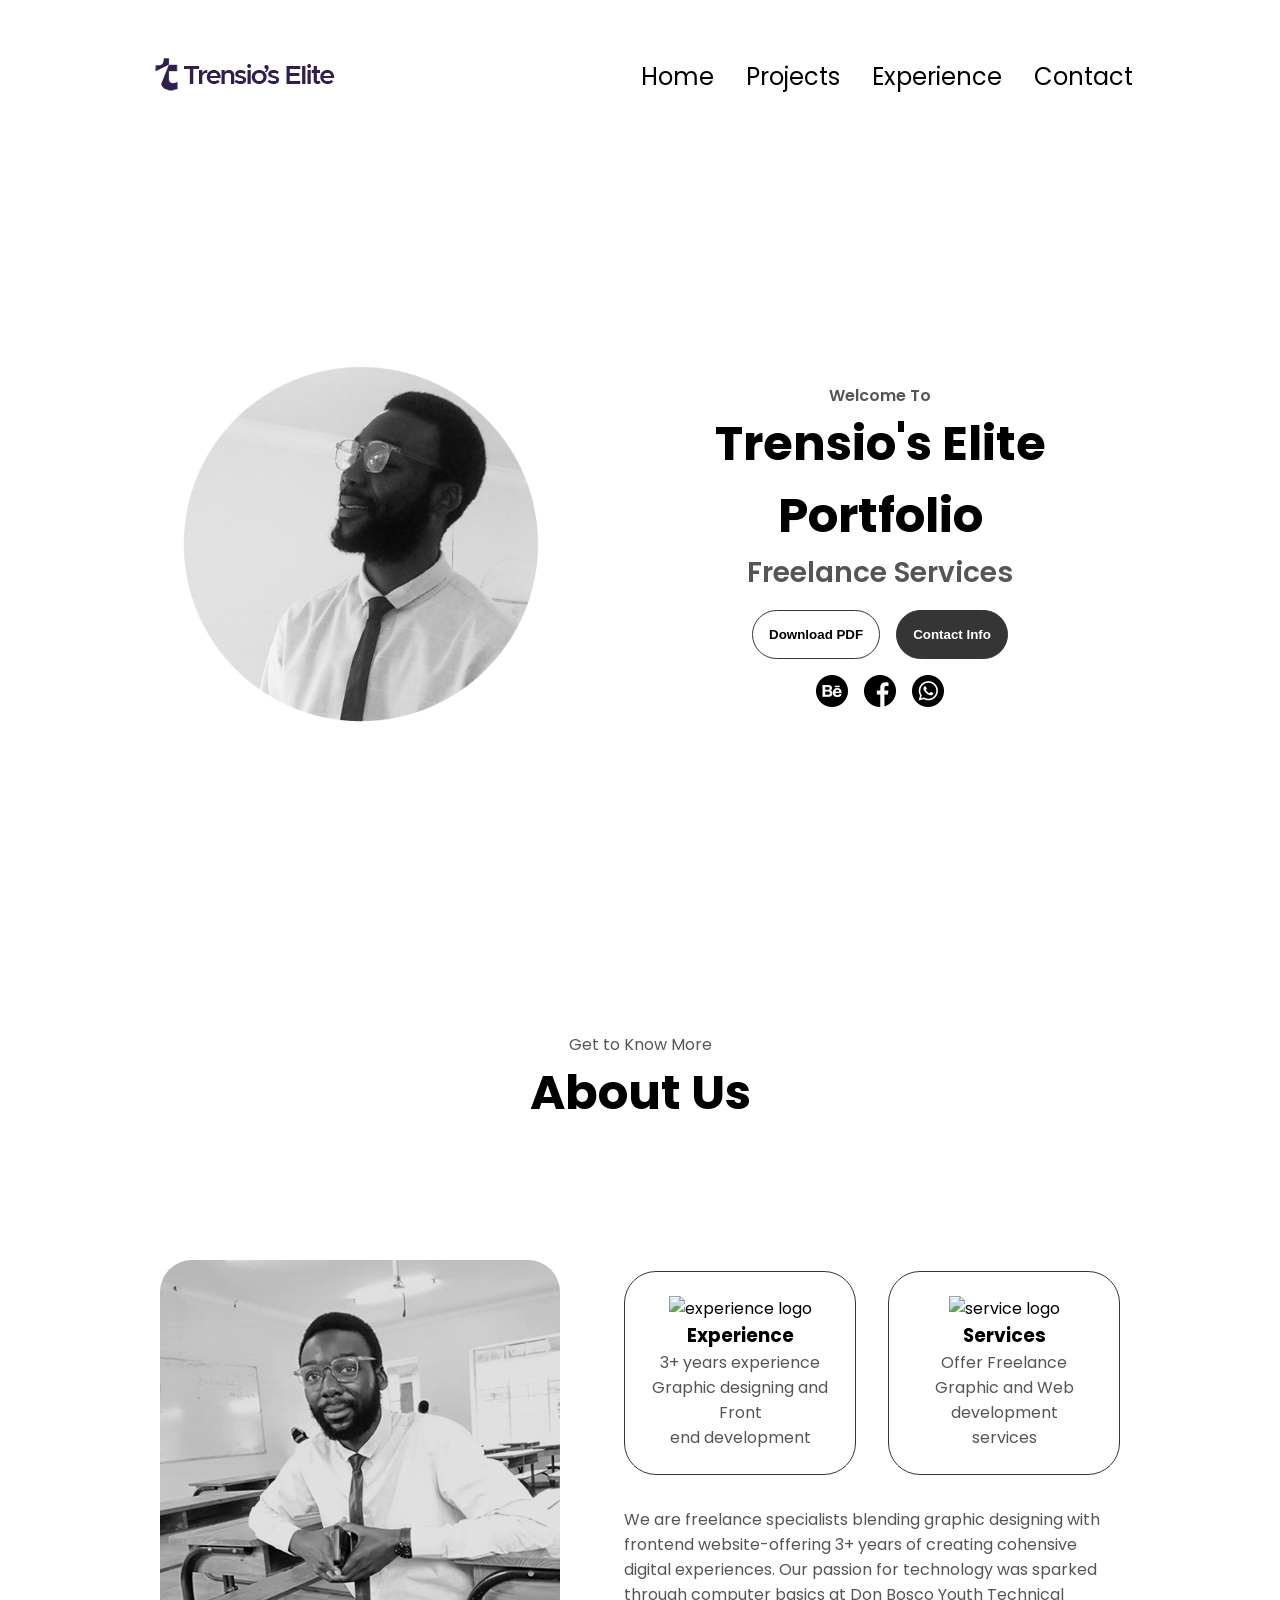
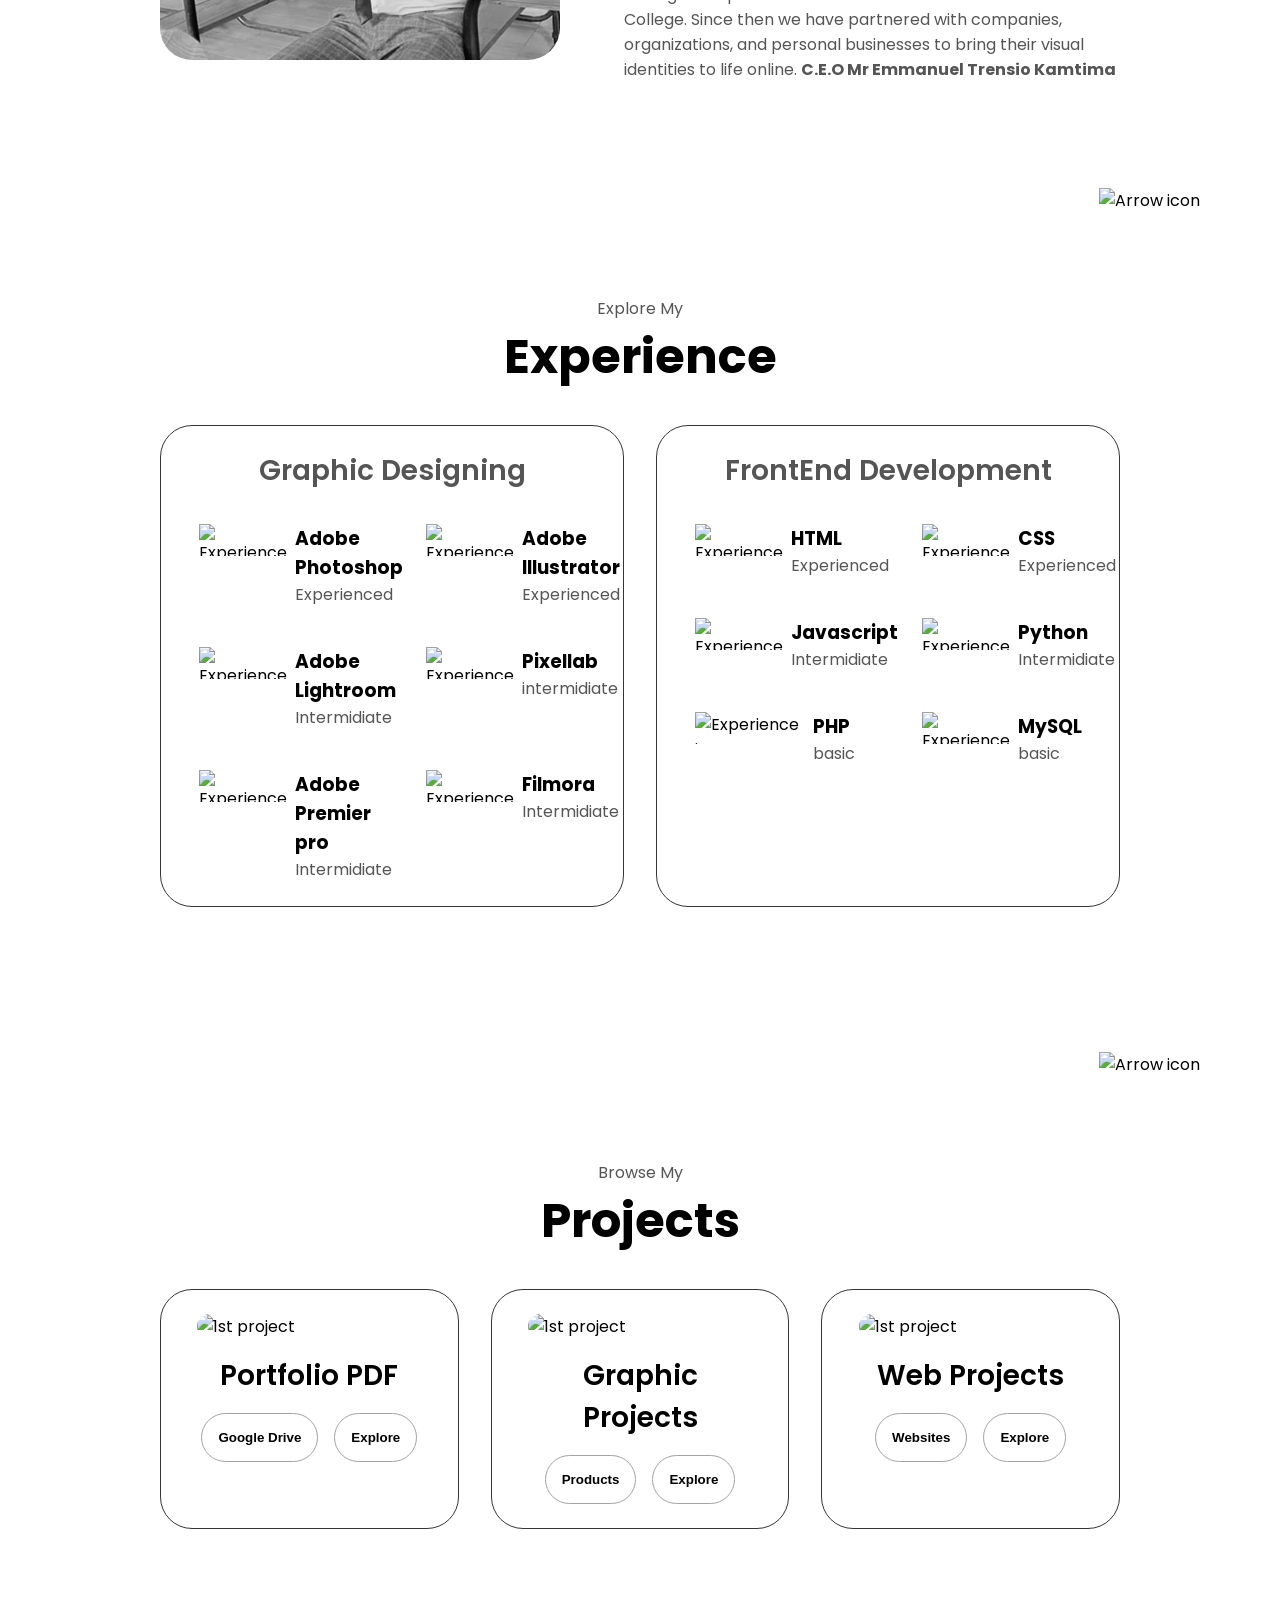
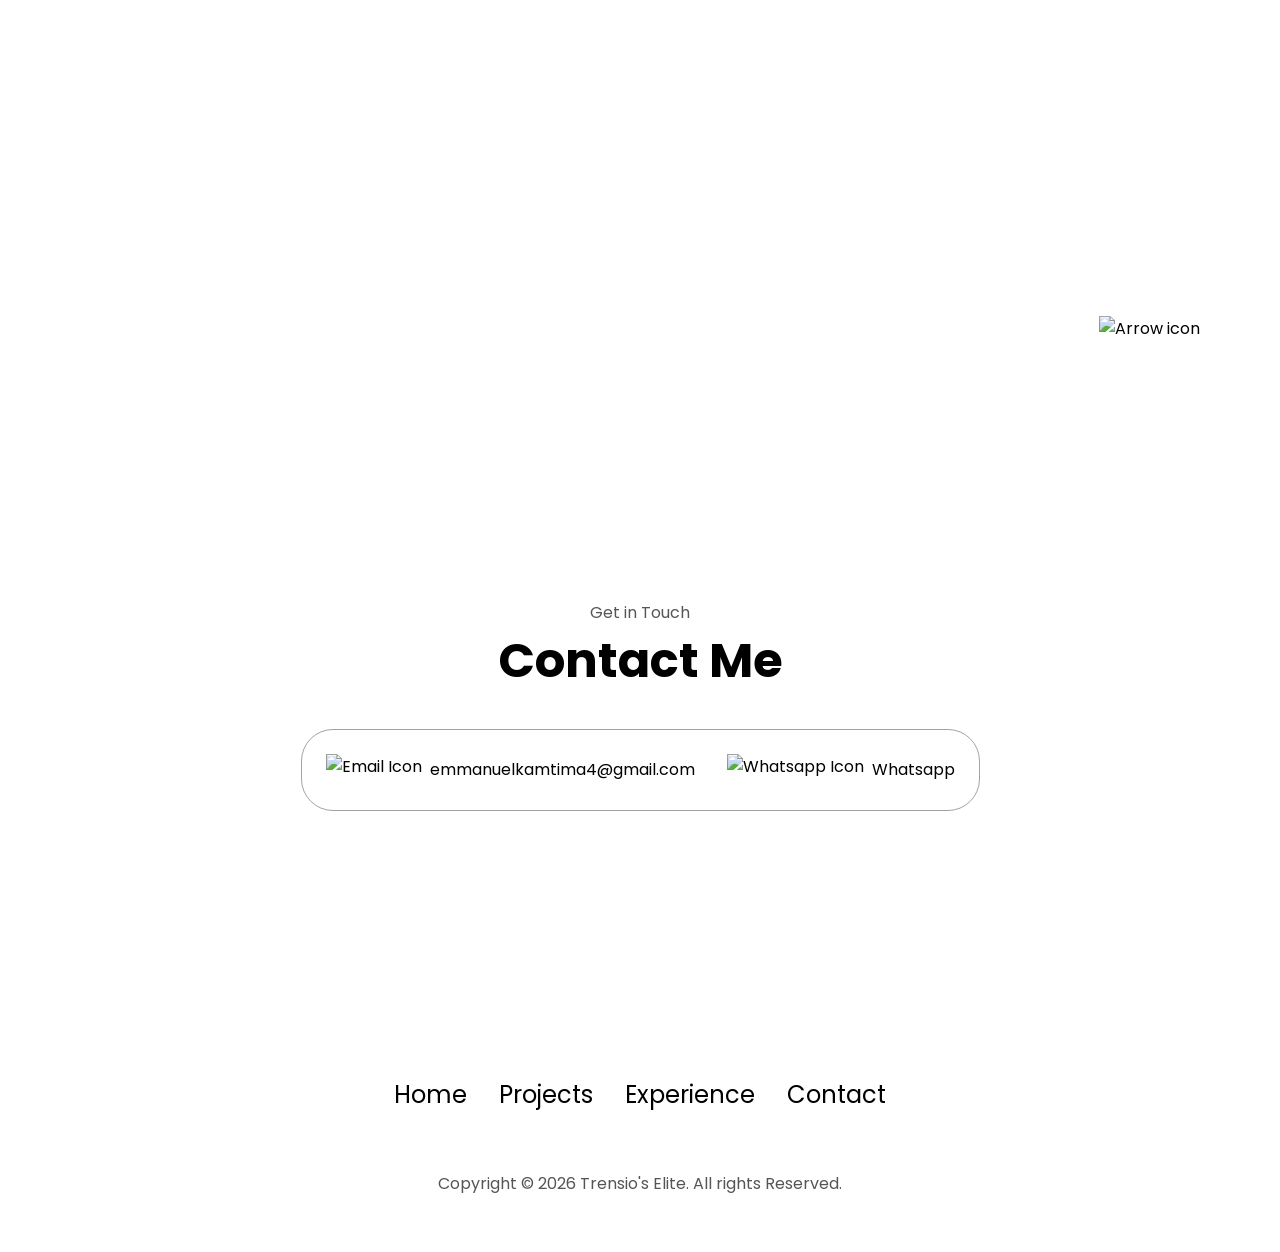
==== index.html @ 5127e748 "Update index.html" ====
<!DOCTYPE html>
<html lang="en">
<head>
    <meta charset="UTF-8">
    <meta name="viewport" content="width=device-width, initial-scale=1.0">
    <meta http-equiv="X-UA-Compatible" content="ie=edge">
    <title>Trensio Portfoliio</title>
    <link rel="stylesheet" href="style.css">
    <link rel="stylesheet" href="mediainquiries.css">
</head>
<body>
    <nav id="desktop-nav">
        <div class="logo"> <img src="./Asserts/5.png"></div>
        
        <div>
            <ul class="nav-links">
                <li><a href="#desktop-nav"> Home</a></li>
                <li><a href="#" style="cursor: pointer;" onclick="location.href='products.html'"> Projects</a></li>
                <li><a href="#experience"> Experience</a></li>
                <li><a href="#contact"> Contact</a></li>
            </ul>
        </div>
    </nav>

    <nav id="hamburger-nav">
        <div class="logo"> <img src="./Asserts/6.png"></div>
        <div class="hamburger-menu">
            <div class="hamburger-icon" onclick="toggleMenu()">
                <span></span>
                <span></span>
                <span></span>
            </div>
            <div class="menu-links">
                <li><a href="#desktop-nav" onclick="toggleMenu()"> Home</a></li>
                <li><a href="#" onclick="location.href='products.html'" onclick="toggleMenu()"> Projects</a></li>
                <li><a href="#experience" onclick="toggleMenu()"> Experience</a></li>
                <li><a href="#contact" onclick="toggleMenu()"> Contact</a></li>
            </div>
        </div>
    </nav>

    <section id="profile">
        <div class="section_pic-container">
            <img src="./Asserts/1.png" alt="CEO-picture">
        </div>
        <div class="section_text">
            <p class="section_text_p1">Welcome To</p>
            <h1 class="title">Trensio's Elite Portfolio</h1>
            <p class="section_text_p2"> Freelance Services </p>

            <div class="btn-container">
                <button class=" btn btn-color-2" onclick="window.open('./Asserts/CURRICULUM ITAE.pdf')">Download PDF</button>

                <button class=" btn btn-color-1" onclick="location.href='#contact'">Contact Info </button>
            </div>

            <div id="socials-container">
                    <img src="./Asserts/behance1.png "  alt="My behance Profile" class="icon" onclick="location.href='https://www.behance.net/emmanuelkamtima1'">
                    <img src="./Asserts/facebook1.png "  alt="My facebook Profile" class="icon" onclick="location.href='https://web.facebook.com/profile.php?id=61586705475922'">
                    <img src="./Asserts/whatsapp.png "  alt="My whatsapp Profile" class="icon" onclick="location.href='https://wa.me/0995985007'">
            </div>
        </div>
    </section>

    <section id="about">
        <p class="section_text_p1"> Get to Know More</p>        
        <h1 class="title"> About Us</h1>    
        <div class="section-container">
            <div class="section_pic-container">
                <img src="./Asserts/2.jpg" alt="My Pic" class="about-pic">
            </div>
        
            <div class="about-details-container">
                <div class="about-containers">
                    <div class="details-containers">
                        <img src="./asserts/expertise.png" alt="experience logo" class="icon">
                    
                        <h3> Experience </h3>
                        <p>3+ years experience <br> Graphic designing and Front <br> end development</p>
                    </div>

                    <div class="details-containers">
                        <img src="./asserts/customer-review.png" alt="service logo" class="icon">
                    
                        <h3> Services </h3>
                        <p>Offer Freelance <br> Graphic and Web development <br> services</p>
                    </div>
                </div>

                <div class="text-container">
                    <p>
                        We are freelance specialists blending graphic designing with frontend website-offering 
                        3+ years of creating cohensive digital experiences. Our passion for technology was sparked
                        through computer basics at Don Bosco Youth Technical College. Since then we have partnered with 
                        companies, organizations, and personal businesses to bring their visual identities to life online. <strong>C.E.O Mr Emmanuel Trensio Kamtima</strong> 
                    </p>
                </div>
            </div>
        </div>
        <img src="./asserts/arrow.png" alt="Arrow icon" class="icon arrow" onclick="location.href='#experience'">
    </section>

    <section id="experience">
            <p class="section_text_p1"> Explore My</p>
            <h1 class="title"> Experience</h1>

            <div class="experience-details-container">
                <div class="about-containers">
                    <div class="details-containers">

                        <h2 class="experience-sub-title"> Graphic Designing </h2>
                        <div class="article-container">
                            <article>
                                <img src="./asserts/verify.png" alt=" Experience icon" class="icon">

                                <div>
                                    <h3>Adobe Photoshop</h3>
                                    <P>Experienced</P>
                                </div>
                            </article>
                            <article>
                                <img src="./asserts/verify.png" alt=" Experience icon" class="icon">

                                <div>
                                    <h3>Adobe Illustrator</h3>
                                    <P>Experienced</P>
                                </div>
                            </article>
                            <article>
                                <img src="./asserts/verify.png" alt=" Experience icon" class="icon">

                                <div>
                                    <h3>Adobe Lightroom</h3>
                                    <P>Intermidiate</P>
                                </div>
                            </article>
                            <article>
                                <img src="./asserts/verify.png" alt=" Experience icon" class="icon">

                                <div>
                                    <h3>Pixellab</h3>
                                    <P>intermidiate</P>
                                </div>
                            </article>
                            <article>
                                <img src="./asserts/verify.png" alt=" Experience icon" class="icon">

                                <div>
                                    <h3>Adobe Premier pro</h3>
                                    <P>Intermidiate</P>
                                </div>
                            </article>
                            <article>
                                <img src="./asserts/verify.png" alt=" Experience icon" class="icon">

                                <div>
                                    <h3>Filmora</h3>
                                    <P>Intermidiate</P>
                                </div>
                            </article>
                            
                            
                            </article>
                        </div>
                    </div>
                    <div class="details-containers">

                        <h2 class="experience-sub-title"> FrontEnd Development</h2>
                        <div class="article-container">
                            <article>
                                <img src="./asserts/verify.png" alt=" Experience icon" class="icon">

                                <div>
                                    <h3>HTML</h3>
                                    <P>Experienced</P>
                                </div>
                            </article>
                            <article>
                                <img src="./asserts/verify.png" alt=" Experience icon" class="icon">

                                <div>
                                    <h3>CSS</h3>
                                    <P>Experienced</P>
                                </div>
                            </article>
                            <article>
                                <img src="./asserts/verify.png" alt=" Experience icon" class="icon">

                                <div>
                                    <h3>Javascript</h3>
                                    <P>Intermidiate</P>
                                </div>
                            </article>
                            <article>
                                <img src="./asserts/verify.png" alt=" Experience icon" class="icon">

                                <div>
                                    <h3>Python</h3>
                                    <P>Intermidiate</P>
                                </div>
                            </article>
                            <article>
                                <img src="./asserts/verify.png" alt=" Experience icon" class="icon">

                                <div>
                                    <h3>PHP</h3>
                                    <P>basic</P>
                                </div>
                            </article>
                            <article>
                                <img src="./asserts/verify.png" alt=" Experience icon" class="icon">

                                <div>
                                    <h3>MySQL</h3>
                                    <P>basic</P>
                                </div>
                            </article>
                           
                        </div>
                    </div>
                </div>
            </div>
        <img src="./asserts/arrow.png" alt="Arrow icon" class="icon arrow" onclick="location.href='#projects'">
    </section>

    <section id="projects">
        <p class="section_text_p1">Browse My</p>
        <h1 class="title">Projects</h1>
        <div class="experience-details-container" >
            <div class="about-containers">
        <div class="details-containers color-container">
            <div class="article-container">
                <img src="./asserts/10.jpg" alt="1st project" class="project-img">
            </div>
            <h2 class="experience-sub-title project-title"> Portfolio PDF</h2>
            <div class="btn-container">
                    <button class="btn btn-color-2 project-btn" onclick="location.href='https://'">
                        Google Drive
                    </button>
                    <button class="btn btn-color-2 project-btn" onclick="location.href='https://'">
                        Explore
                    </button>
            </div>
        </div>
        <div class="details-containers color-container">
            <div class="article-container">
                <img src="./asserts/gra.jpg" alt="1st project" class="project-img">
            </div>
            <h2 class="experience-sub-title project-title"> Graphic Projects</h2>
            <div class="btn-container">
                    <button class="btn btn-color-2 project-btn" onclick="location.href='https://'">
                        Products
                    </button>
                    <button class="btn btn-color-2 project-btn" onclick="location.href='products.html'">
                        Explore
                    </button>
            </div>
        </div>
        <div class="details-containers color-container">
            <div class="article-container">
                <img src="./asserts/web.jpg" alt="1st project" class="project-img">
            </div>
            <h2 class="experience-sub-title project-title"> Web Projects</h2>
            <div class="btn-container">
                    <button class="btn btn-color-2 project-btn" onclick="location.href='https://'">
                        Websites
                    </button>
                    <button class="btn btn-color-2 project-btn" onclick="location.href='https://'">
                        Explore
                    </button>
            </div>
        </div>
    </div>
    </div>
        <img src="./asserts/arrow.png" alt="Arrow icon" class="icon arrow" onclick="location.href='#contact'">
    </section>

    <section id="contact">
        <p class="section_text_p1">Get in Touch</p>
        <h1 class="title"> Contact Me</h1>
        <div class="contact-info-upper-container"> 
            <div class="contact-info-container">
                <img src="./asserts/email.png"  alt="Email Icon" class="icon contact-icon">
                <p><a href="mailto:emmanuelkamtima4@gmail.com"> emmanuelkamtima4@gmail.com</a></p>
            </div>
            <div class="contact-info-container">
                <img src="./asserts/whatsapp.png"  alt="Whatsapp Icon" class="icon contact-icon">
                <p><a href="https://wa.me/0995985007"> Whatsapp</a></p>
            </div>

        </div>
    </section>

    <footer>
        <nav>
            <div class="nav-links-container">
                <ul class="nav-links">
                    <li><a href="#desktop-nav"> Home</a></li>
                    <li><a href="#projects"> Projects</a></li>
                    <li><a href="#experience"> Experience</a></li>
                    <li><a href="#contact"> Contact</a></li>
                </ul>
            </div>
        </nav>

        <p>Copyright &#169; 2026 Trensio's Elite. All rights Reserved.</p>
    </footer>
   <script src="script.js"></script> 
</body>
</html>
---- style.css ----
@import url('https://fonts.googleapis.com/css2?family=Poppins:wght@400;500;600;700&display=swap');

*{
    padding: 0;
    margin: 0;
}

body{

        font-family: "Poppins", sans-serif;
}
html{
    scroll-behavior: smooth;
}
p{
    color: rgb(85, 85, 85);
}

a,
.btn{
    transition: all 300ms ease;
}

nav, 
.nav-links{
    display: flex;
}

nav{
    justify-content: space-around;
    align-items: center;
    height: 17vh;
}
.nav-links{
    gap: 2rem;
    list-style: none;
    font-size: 1.5rem;
}
a{
    color: black;
    text-decoration: none;
    text-decoration-color: white;
}
a:hover{
    color: gray;
    text-decoration: underline;
    text-underline-offset: 1rem;
    text-decoration-color: rgb(181, 181, 181);
}

#hamburger-nav{
    display: none;
}
.hamburger-menu{
    position: relative;
    display: inline-block;
}
.hamburger-icon{
    display: flex;
    flex-direction: column;
    justify-content: space-between;
    height: 24px;
    width: 30px;
    cursor: pointer;
}
.hamburger-icon span{
    width: 100%;
    height: 2px;
    background-color: black;
    transition: all 0.3 ease-in-out;
}

.menu-links{
    position: absolute;
    top: 100%;
    right: 0;
    background-color: white;
    width: fit-content;
    max-height: 0;
    overflow: hidden;
    transition: all 0.3 ease-in-out;
}
.menu-links a {
    display: block;
    padding: 10px;
    text-align: center;
    font-size: 1.5rem;
    text-decoration: none;
    transition: all 0.3 ease-in-out;
}

.menu-links li{
    list-style: none;
}

.menu-links.open{
    max-height: 300px;
}

.hamburger-icon.open span:first-child {
    transform: rotate(45deg) translate(10px, 5px);
}

.hamburger-icon.open span:nth-child(2) {
    opacity: 0;
}

.hamburger-icon.open span:last-child {
    transform: rotate(-45deg) translate(10px, -5px);
}

.hamburger-icon span:first-child{
    transform: none;
}

.hamburger-icon span:first-child{
    opacity: 1;
}

.hamburger-icon span:first-child{
    transform: none;
}
section{
    padding-top: 4vh;
    height: 96vh;
    margin: 0 10rem;
    box-sizing: border-box;
    min-height: fit-content;
}
.section-container{
    display: flex;
}

#profile{
    display: flex;
    justify-content: center;
    gap: 5rem;
    height: 80vh;
}

.section_pic-container{
    display: flex;
    height: 400px;
    width: 400px;
    margin: auto 0;
}

.section_text{
    align-self: center;
    text-align: center;
}

.section_text p{
    font-weight: 600;
}
.section_text_p1 {
    text-align: center;
}
.section_text_p2 {
    font-size: 1.75rem;
    margin-bottom: 1rem;
}


.title{
    font-size: 3rem;
    text-align: center;
}

#socials-container{
    display: flex;
    justify-content: center;
    margin-top: 1rem;
    gap: 1rem;
}

.icon {
    cursor: pointer;
    height: 2rem;
}

.btn-container {
    display: flex;
    justify-content: center;
    gap: 1rem;
}

.btn  {
    font-weight: 600;
    transition: all 300ms ease;
    padding: 1rem;
    widows: 8rem;
    border-radius: 2rem;
}

.btn-color-1,
.btn-color-2 {
    border: rgb(53, 53, 53) 0.1rem solid;
}

.btn-color-1:hover, 
.btn-color-2:hover{
    cursor: pointer;
}
.btn-color-1,
.btn-color-2:hover{
    background: rgb(53, 53, 53);
    color: white;
}
.btn-color-1:hover{
  background: rgb(0, 0, 0);  
}
.btn-color-2{
  background: none;   
}
.btn-color-2:hover{
  border: rgb(255, 255, 255) 0.1rem solid;   
}

.btn-container{
    gap: 1rem;
}

#about{
    position: relative;
}

.about-containers{
    gap: 2rem;
    margin-bottom: 2rem;
    margin-top: 2rem;
}

.about-details-container{
    justify-content: center;
    flex-direction: column;
}

.about-containers, .about-details-container {
    display: flex;
}

.about-pic{
    border-radius: 2rem;
}
.arrow {
    position: absolute;
    right: -5rem;
    bottom: 2.5rem;
}
.section-container{
    gap: 4rem;
    height: 80%;
}
.section_pic-container{
    height: 400px;
    width: 400px;
    margin: auto 0;
}

#experience{
    position: relative;
}

.experience-sub-title{
    color: rgb(85, 85, 85);
    font-weight: 600;
    font-size: 1.75rem;
    margin-bottom: 2rem;
}

.experience-details-container {
    display: flex;
    justify-content: center;
    flex-direction: column;
}

.article-container {
    display: flex;
    text-align: initial;
    flex-wrap: wrap;
    flex-direction: row;
    gap: 2.5rem;
    justify-content: space-around;
}
article {
    display: flex;
    width: 10rem;
    justify-content: space-around;
    gap: 0.5rem;
}

article .icon{
    cursor: default;
}

#projects {
    position: relative;
}
.color-container {
    border-color: rgb(163, 163, 163);
    background: rgb(255, 255, 255);
}

.project-img {
    border-radius: 2rem;
    width: 90%;
    height: 90%;
}

.project-title {
    margin: 1rem;
    color: black;
}

.project-btn {
    color: black;
    border-color: rgb(163, 163, 163);
}

#contact {
    display: flex;
    justify-content: center;
    flex-direction: column;
    height: 70vh;
}

.contact-info-upper-container {
    display: flex;
    justify-content: center;
    border-radius: 2rem;
    border: rgb(53, 53, 53) 0.1rem solid;
    border-color: rgb(163, 163, 163);
    background: (250, 250, 250);
    margin: 2rem auto;
    padding: 0.5rem;
}

.contact-info-container {
    display: flex;
    align-items: center;
    justify-content: center;
    gap: 0.5rem;
    margin: 1rem;
}

.container-info-container {
    font-size: larger;
}

.contact-icon {
    cursor: default;
    height: 2rem;
}

footer {
    height: 26vh;
    margin: 0 1rem;
}

footer p{
    text-align: center;
}

.details-containers {
    padding: 1.5rem;
    flex: 1;
    background: white;
    border-radius: 2rem;
    text-align: center;
    border: rgb(53, 53, 53) 0.1rem solid;
    border-color: rgb(163, 163, 163;
}
---- mediainquiries.css ----
@media screen and (max-width: 1400px){
    #profile {
        height: 83vh;
        margin-bottom: 6rem;
    }

    .about-containers {
        flex-wrap: wrap;
    }
}
@media screen and (max-width: 1200px){
    #desktop-nav{
        display: none;
    }

    #hamburger-nav{
        display: flex;
    }

    #experience, .experience-details-container {
        margin-top: 2rem;
    }

    #profile, .section-container {
        display: block;
    }

    .arrow {
        display: none;
    }

    section, .section-container {
        height: fit-content;
    }

    section {
        margin: 0 5%;
    }

    .section_pic-container {
        width: 275px;
        height: 275px;
        margin: 0 auto 2rem;
    }

    .about-containers{
        margin-top: 0;
    }
}

@media screen and (max-width: 600px) {
    #contact, footer {
        height: 40vh;
    }

    #profile {
        height: 83vh;
        margin-bottom: 0;
    }

    article {
        font-size: 1rem;
    }

    footer nav {
        height: fit-content;
        margin-bottom: 2rem;
    }

    .about-containers, .contact-info-upper-container, .btn-container {
        flex-wrap: wrap;
    }

    .contact-info-container {
        margin: 0;
    }
    .contact-info-container p, .nav-links li a {
        font-size: 1rem;
    }

    .experience-sub-title {
        font-size: 1.25rem;
    }

    .nav-links {
        flex-direction: column;
        gap: 0.5rem;
        text-align: center;
    }
    .logo {
        height: auto;
    }

    .section_pic-container {
        width: auto;
        height: 46vh;
        justify-content: center;
    }
    .section_text-p1 {
        font-size: 1.25rem;
    }
    .title {
        font-size: 2rem;
        margin-bottom: 2rem;
    }
    .text-container {
        text-align: justify;
    }
    

}
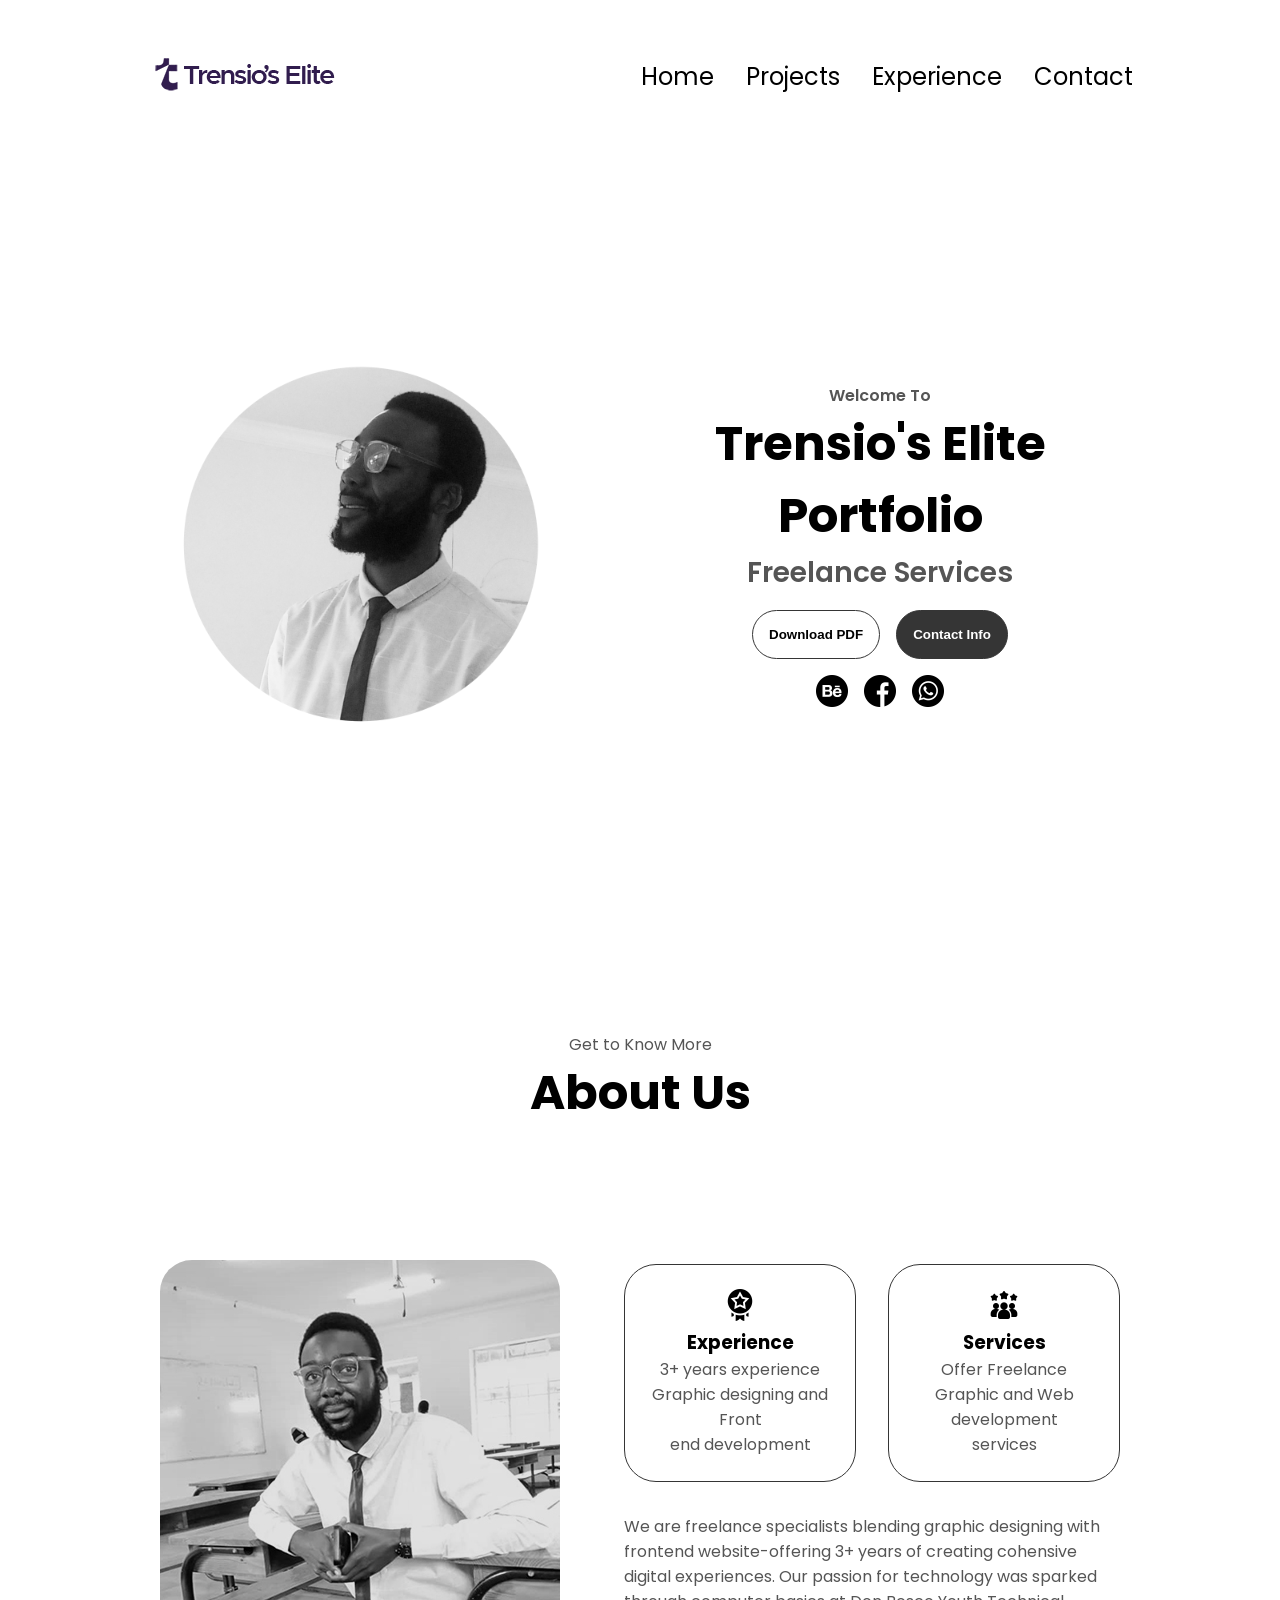
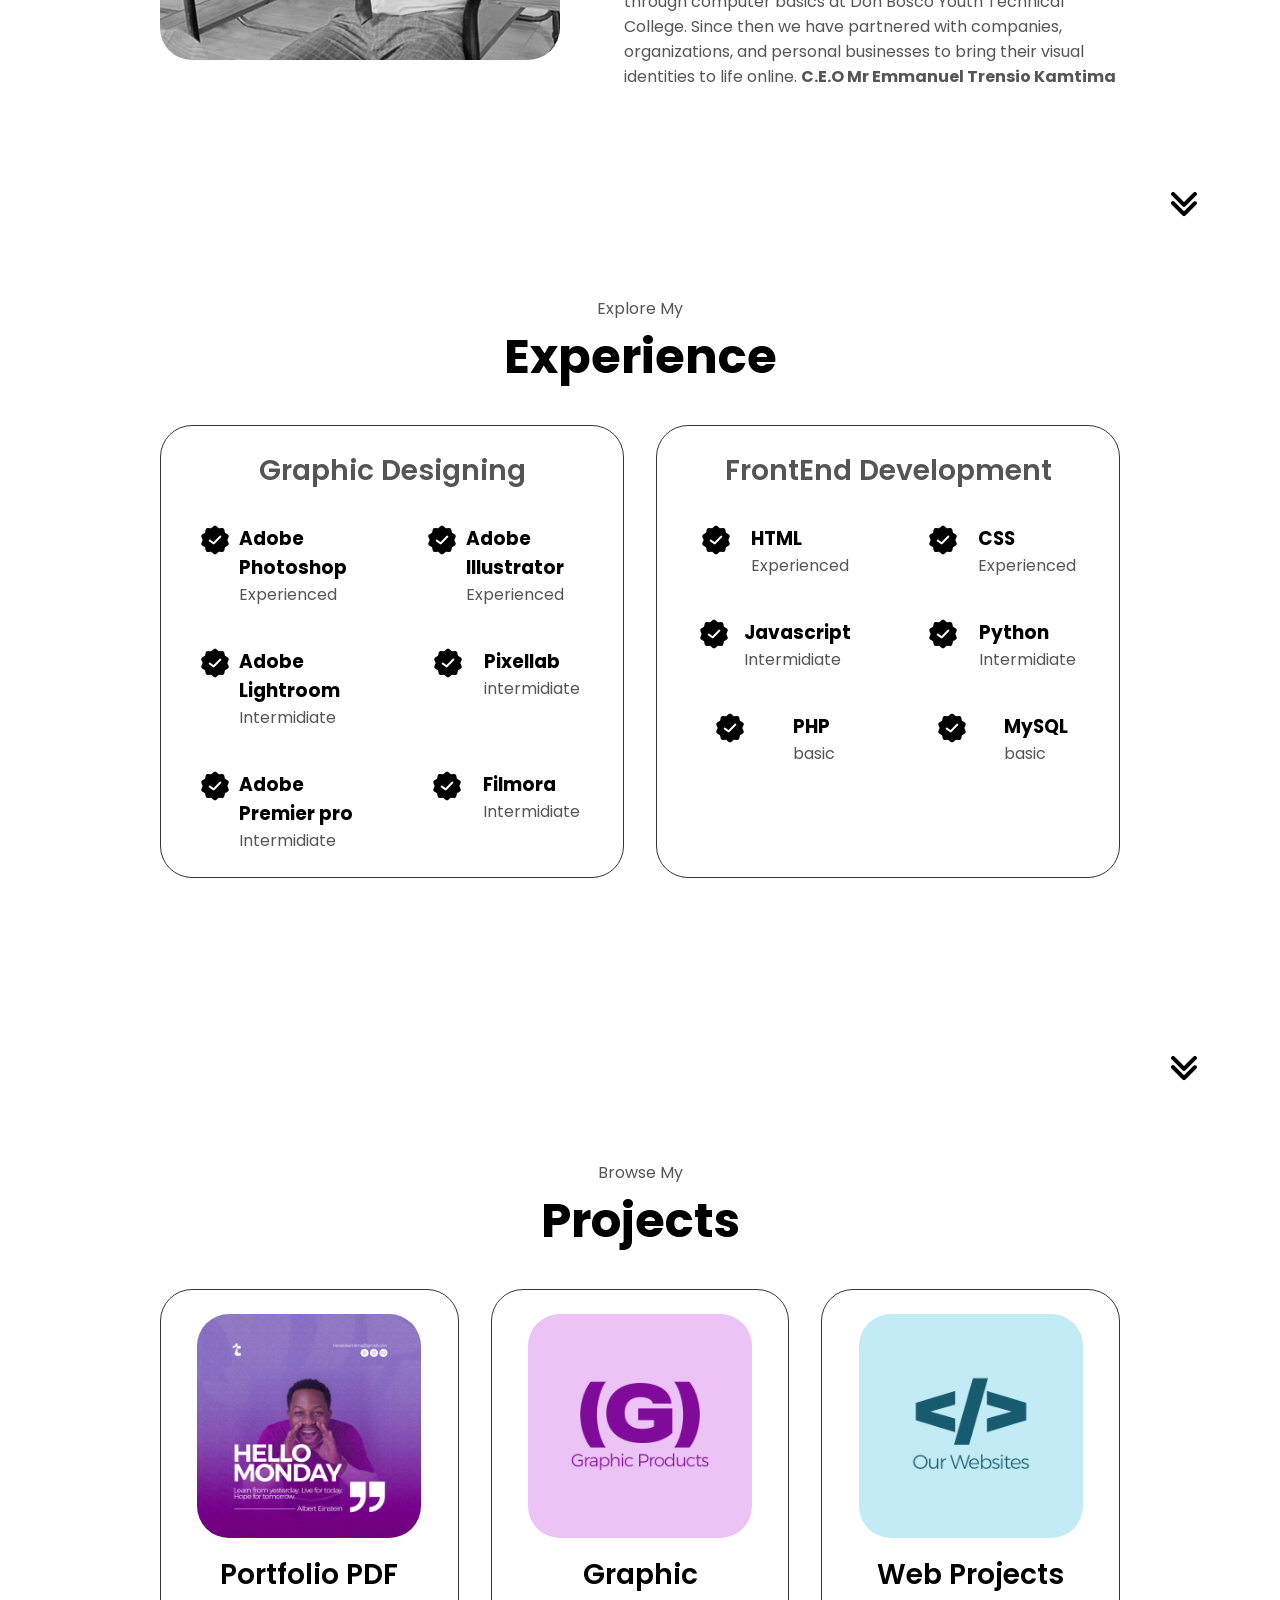
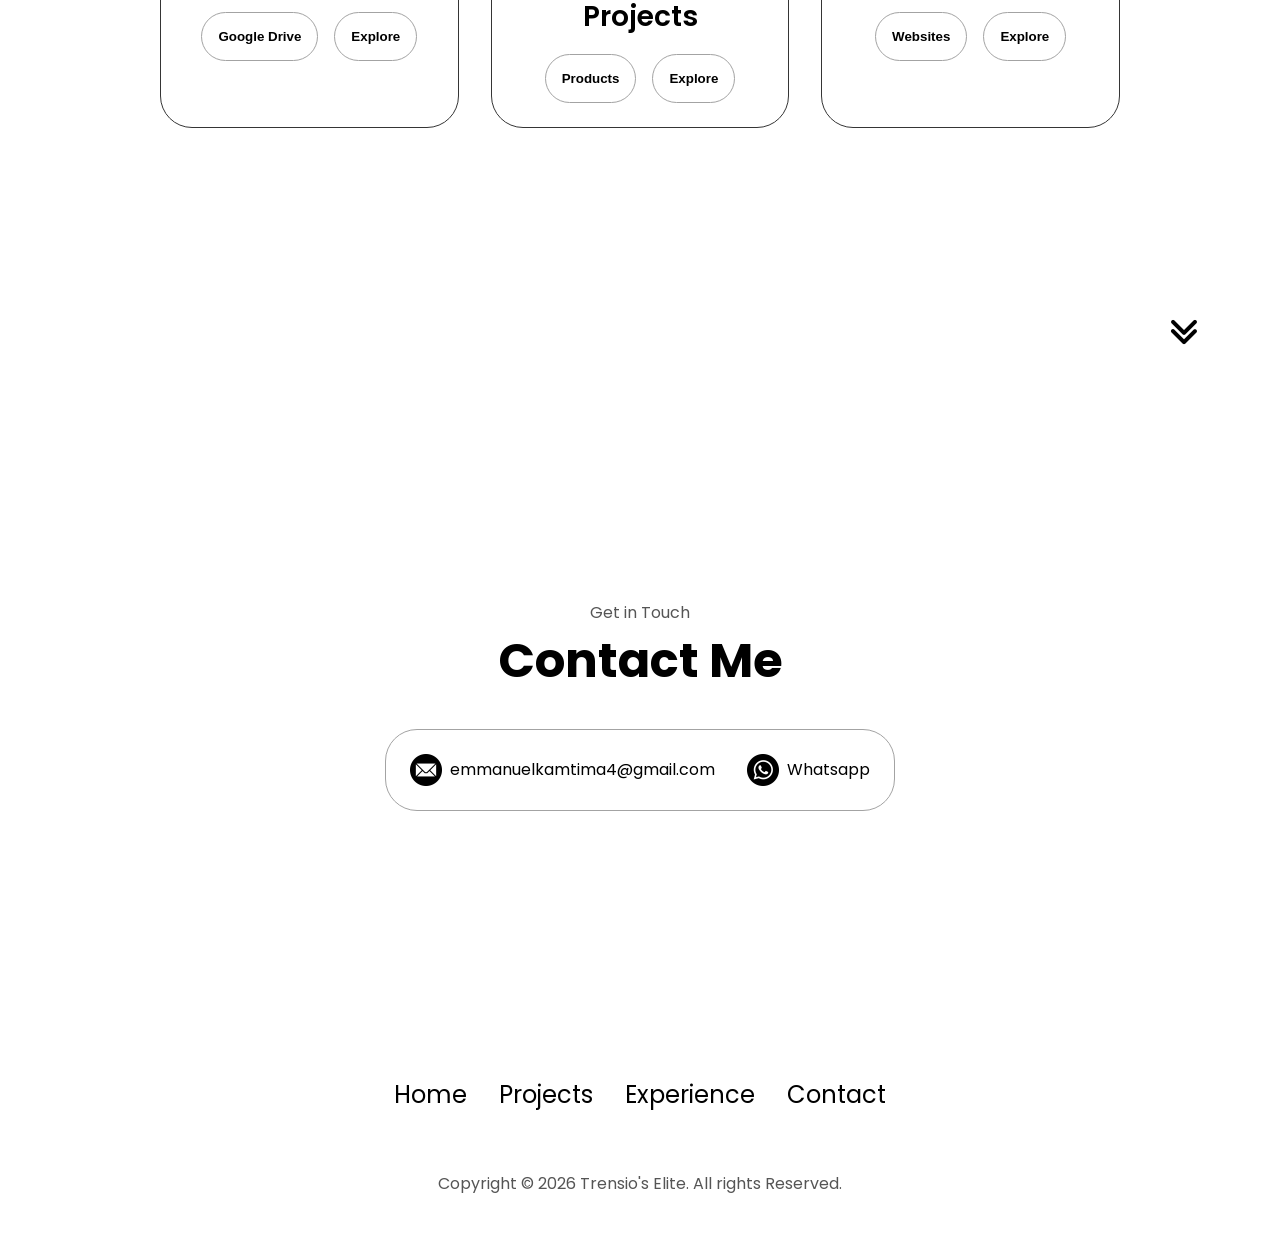
==== commit cb4d8c27: "Update index.html" ====
--- a/index.html
+++ b/index.html
@@ -73,14 +73,14 @@
             <div class="about-details-container">
                 <div class="about-containers">
                     <div class="details-containers">
-                        <img src="./asserts/expertise.png" alt="experience logo" class="icon">
+                        <img src="./Asserts/expertise.png" alt="experience logo" class="icon">
                     
                         <h3> Experience </h3>
                         <p>3+ years experience <br> Graphic designing and Front <br> end development</p>
                     </div>
 
                     <div class="details-containers">
-                        <img src="./asserts/customer-review.png" alt="service logo" class="icon">
+                        <img src="./Asserts/customer-review.png" alt="service logo" class="icon">
                     
                         <h3> Services </h3>
                         <p>Offer Freelance <br> Graphic and Web development <br> services</p>
@@ -97,7 +97,7 @@
                 </div>
             </div>
         </div>
-        <img src="./asserts/arrow.png" alt="Arrow icon" class="icon arrow" onclick="location.href='#experience'">
+        <img src="./Asserts/arrow.png" alt="Arrow icon" class="icon arrow" onclick="location.href='#experience'">
     </section>
 
     <section id="experience">
@@ -111,7 +111,7 @@
                         <h2 class="experience-sub-title"> Graphic Designing </h2>
                         <div class="article-container">
                             <article>
-                                <img src="./asserts/verify.png" alt=" Experience icon" class="icon">
+                                <img src="./Asserts/verify.png" alt=" Experience icon" class="icon">
 
                                 <div>
                                     <h3>Adobe Photoshop</h3>
@@ -119,7 +119,7 @@
                                 </div>
                             </article>
                             <article>
-                                <img src="./asserts/verify.png" alt=" Experience icon" class="icon">
+                                <img src="./Asserts/verify.png" alt=" Experience icon" class="icon">
 
                                 <div>
                                     <h3>Adobe Illustrator</h3>
@@ -127,7 +127,7 @@
                                 </div>
                             </article>
                             <article>
-                                <img src="./asserts/verify.png" alt=" Experience icon" class="icon">
+                                <img src="./Asserts/verify.png" alt=" Experience icon" class="icon">
 
                                 <div>
                                     <h3>Adobe Lightroom</h3>
@@ -135,7 +135,7 @@
                                 </div>
                             </article>
                             <article>
-                                <img src="./asserts/verify.png" alt=" Experience icon" class="icon">
+                                <img src="./Asserts/verify.png" alt=" Experience icon" class="icon">
 
                                 <div>
                                     <h3>Pixellab</h3>
@@ -143,7 +143,7 @@
                                 </div>
                             </article>
                             <article>
-                                <img src="./asserts/verify.png" alt=" Experience icon" class="icon">
+                                <img src="./Asserts/verify.png" alt=" Experience icon" class="icon">
 
                                 <div>
                                     <h3>Adobe Premier pro</h3>
@@ -151,7 +151,7 @@
                                 </div>
                             </article>
                             <article>
-                                <img src="./asserts/verify.png" alt=" Experience icon" class="icon">
+                                <img src="./Asserts/verify.png" alt=" Experience icon" class="icon">
 
                                 <div>
                                     <h3>Filmora</h3>
@@ -168,7 +168,7 @@
                         <h2 class="experience-sub-title"> FrontEnd Development</h2>
                         <div class="article-container">
                             <article>
-                                <img src="./asserts/verify.png" alt=" Experience icon" class="icon">
+                                <img src="./Asserts/verify.png" alt=" Experience icon" class="icon">
 
                                 <div>
                                     <h3>HTML</h3>
@@ -176,7 +176,7 @@
                                 </div>
                             </article>
                             <article>
-                                <img src="./asserts/verify.png" alt=" Experience icon" class="icon">
+                                <img src="./Asserts/verify.png" alt=" Experience icon" class="icon">
 
                                 <div>
                                     <h3>CSS</h3>
@@ -184,7 +184,7 @@
                                 </div>
                             </article>
                             <article>
-                                <img src="./asserts/verify.png" alt=" Experience icon" class="icon">
+                                <img src="./Asserts/verify.png" alt=" Experience icon" class="icon">
 
                                 <div>
                                     <h3>Javascript</h3>
@@ -192,7 +192,7 @@
                                 </div>
                             </article>
                             <article>
-                                <img src="./asserts/verify.png" alt=" Experience icon" class="icon">
+                                <img src="./Asserts/verify.png" alt=" Experience icon" class="icon">
 
                                 <div>
                                     <h3>Python</h3>
@@ -200,7 +200,7 @@
                                 </div>
                             </article>
                             <article>
-                                <img src="./asserts/verify.png" alt=" Experience icon" class="icon">
+                                <img src="./Asserts/verify.png" alt=" Experience icon" class="icon">
 
                                 <div>
                                     <h3>PHP</h3>
@@ -208,7 +208,7 @@
                                 </div>
                             </article>
                             <article>
-                                <img src="./asserts/verify.png" alt=" Experience icon" class="icon">
+                                <img src="./Asserts/verify.png" alt=" Experience icon" class="icon">
 
                                 <div>
                                     <h3>MySQL</h3>
@@ -220,7 +220,7 @@
                     </div>
                 </div>
             </div>
-        <img src="./asserts/arrow.png" alt="Arrow icon" class="icon arrow" onclick="location.href='#projects'">
+        <img src="./Asserts/arrow.png" alt="Arrow icon" class="icon arrow" onclick="location.href='#projects'">
     </section>
 
     <section id="projects">
@@ -230,7 +230,7 @@
             <div class="about-containers">
         <div class="details-containers color-container">
             <div class="article-container">
-                <img src="./asserts/10.jpg" alt="1st project" class="project-img">
+                <img src="./Asserts/10.jpg" alt="1st project" class="project-img">
             </div>
             <h2 class="experience-sub-title project-title"> Portfolio PDF</h2>
             <div class="btn-container">
@@ -244,7 +244,7 @@
         </div>
         <div class="details-containers color-container">
             <div class="article-container">
-                <img src="./asserts/gra.jpg" alt="1st project" class="project-img">
+                <img src="./Asserts/gra.jpg" alt="1st project" class="project-img">
             </div>
             <h2 class="experience-sub-title project-title"> Graphic Projects</h2>
             <div class="btn-container">
@@ -258,7 +258,7 @@
         </div>
         <div class="details-containers color-container">
             <div class="article-container">
-                <img src="./asserts/web.jpg" alt="1st project" class="project-img">
+                <img src="./Asserts/web.jpg" alt="1st project" class="project-img">
             </div>
             <h2 class="experience-sub-title project-title"> Web Projects</h2>
             <div class="btn-container">
@@ -272,7 +272,7 @@
         </div>
     </div>
     </div>
-        <img src="./asserts/arrow.png" alt="Arrow icon" class="icon arrow" onclick="location.href='#contact'">
+        <img src="./Asserts/arrow.png" alt="Arrow icon" class="icon arrow" onclick="location.href='#contact'">
     </section>
 
     <section id="contact">
@@ -280,11 +280,11 @@
         <h1 class="title"> Contact Me</h1>
         <div class="contact-info-upper-container"> 
             <div class="contact-info-container">
-                <img src="./asserts/email.png"  alt="Email Icon" class="icon contact-icon">
+                <img src="./Asserts/email.png"  alt="Email Icon" class="icon contact-icon">
                 <p><a href="mailto:emmanuelkamtima4@gmail.com"> emmanuelkamtima4@gmail.com</a></p>
             </div>
             <div class="contact-info-container">
-                <img src="./asserts/whatsapp.png"  alt="Whatsapp Icon" class="icon contact-icon">
+                <img src="./Asserts/whatsapp.png"  alt="Whatsapp Icon" class="icon contact-icon">
                 <p><a href="https://wa.me/0995985007"> Whatsapp</a></p>
             </div>
 
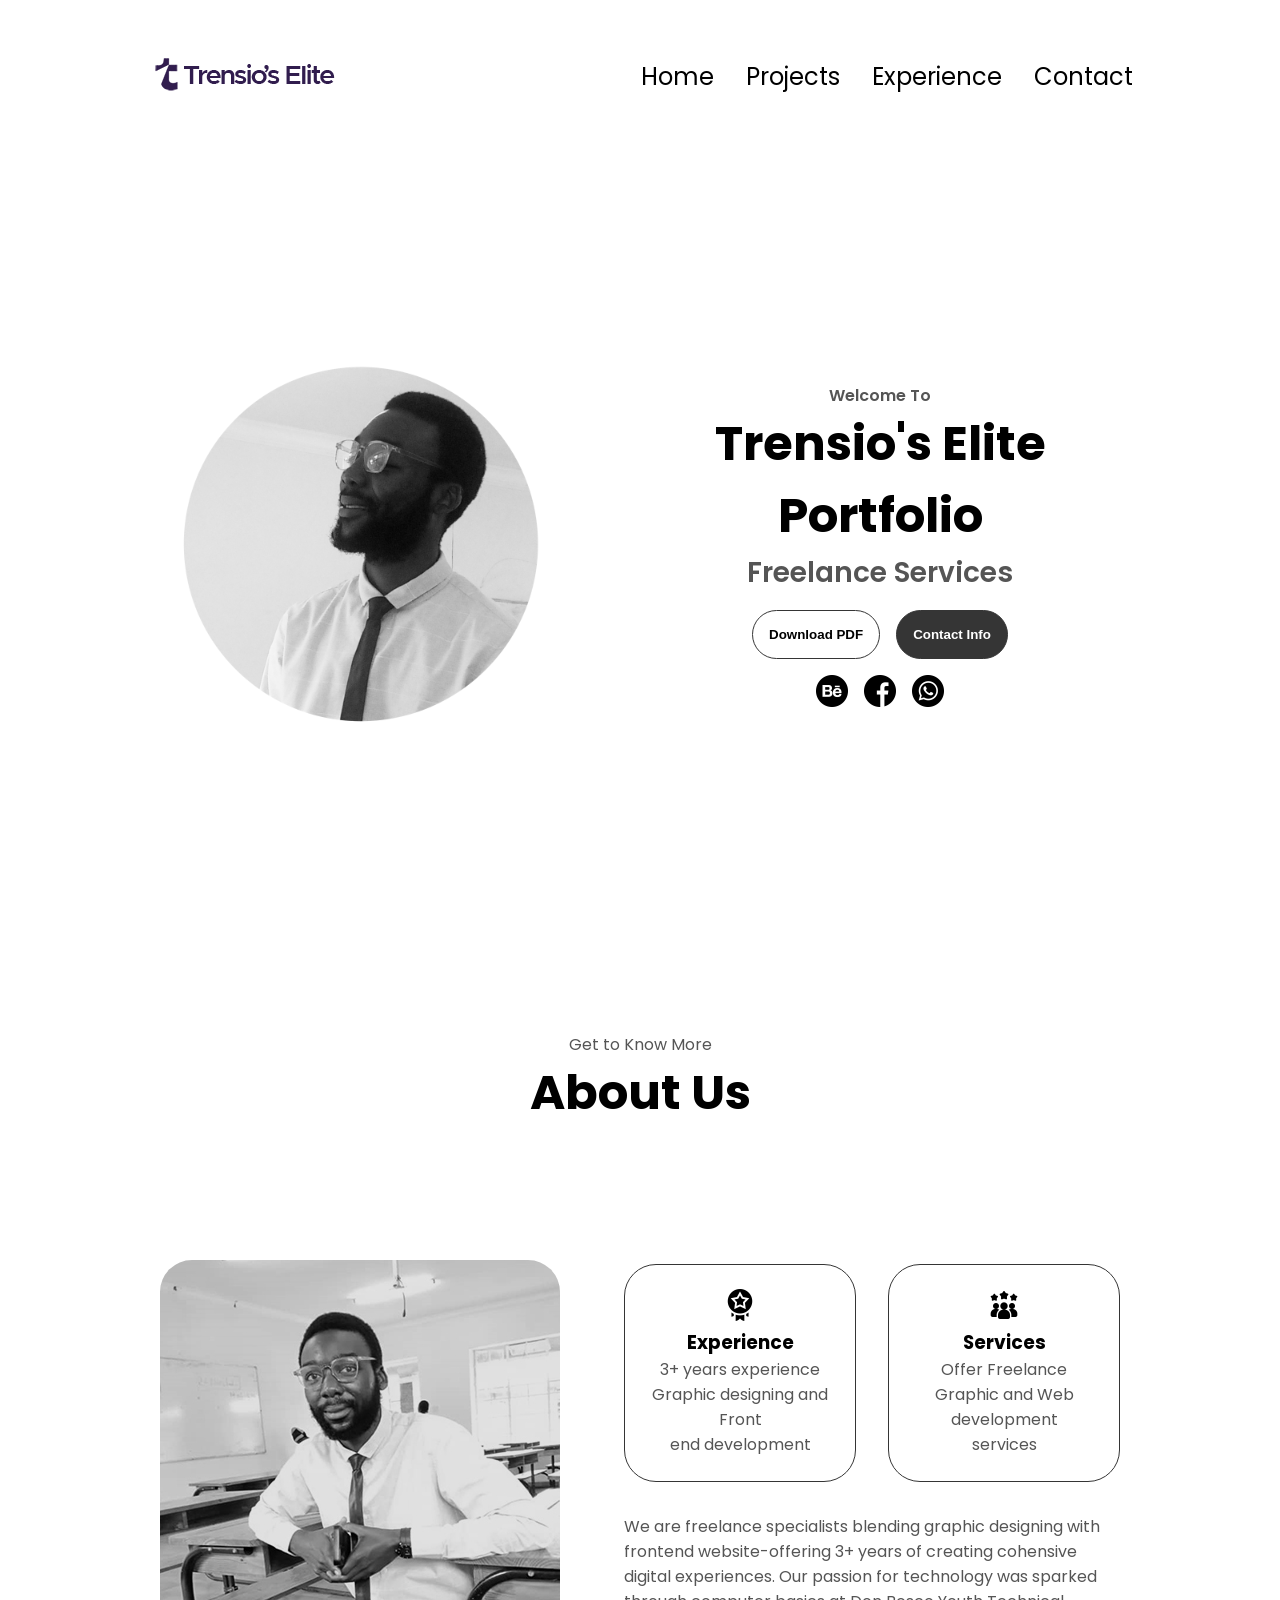
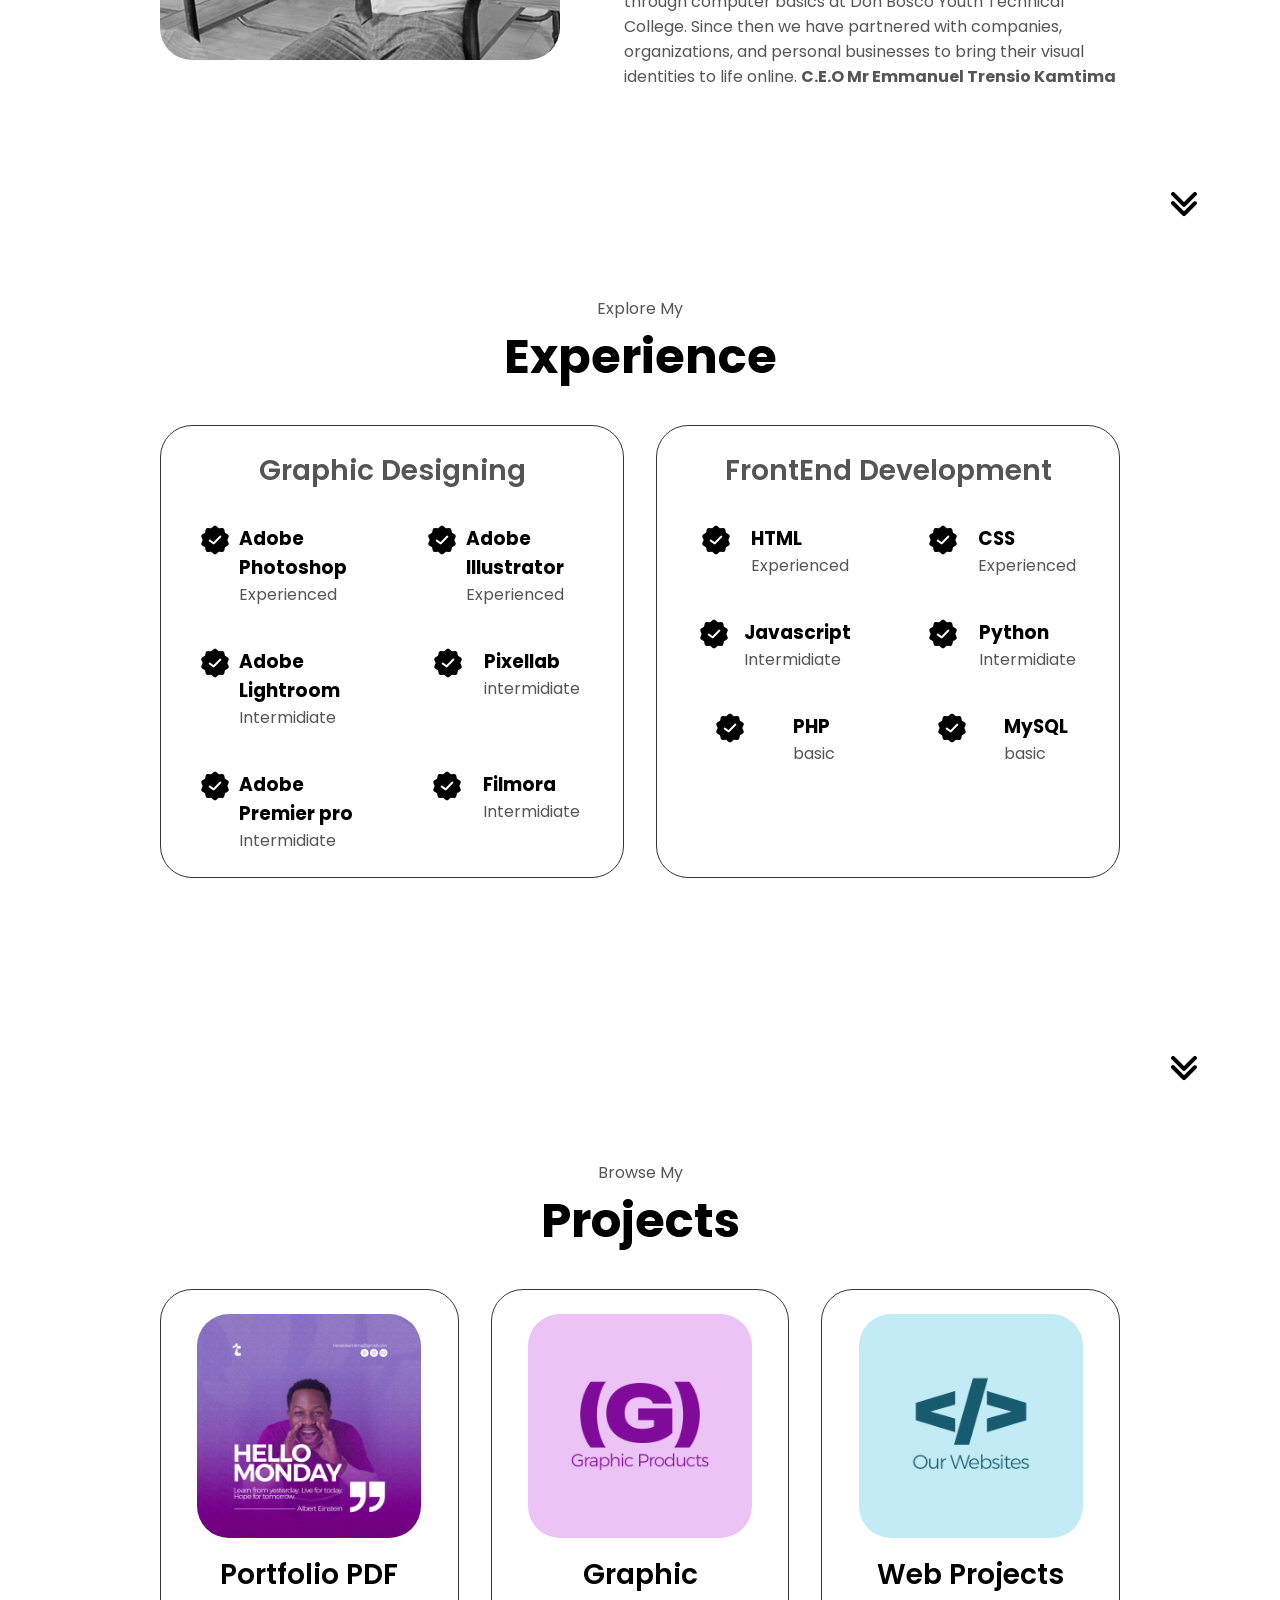
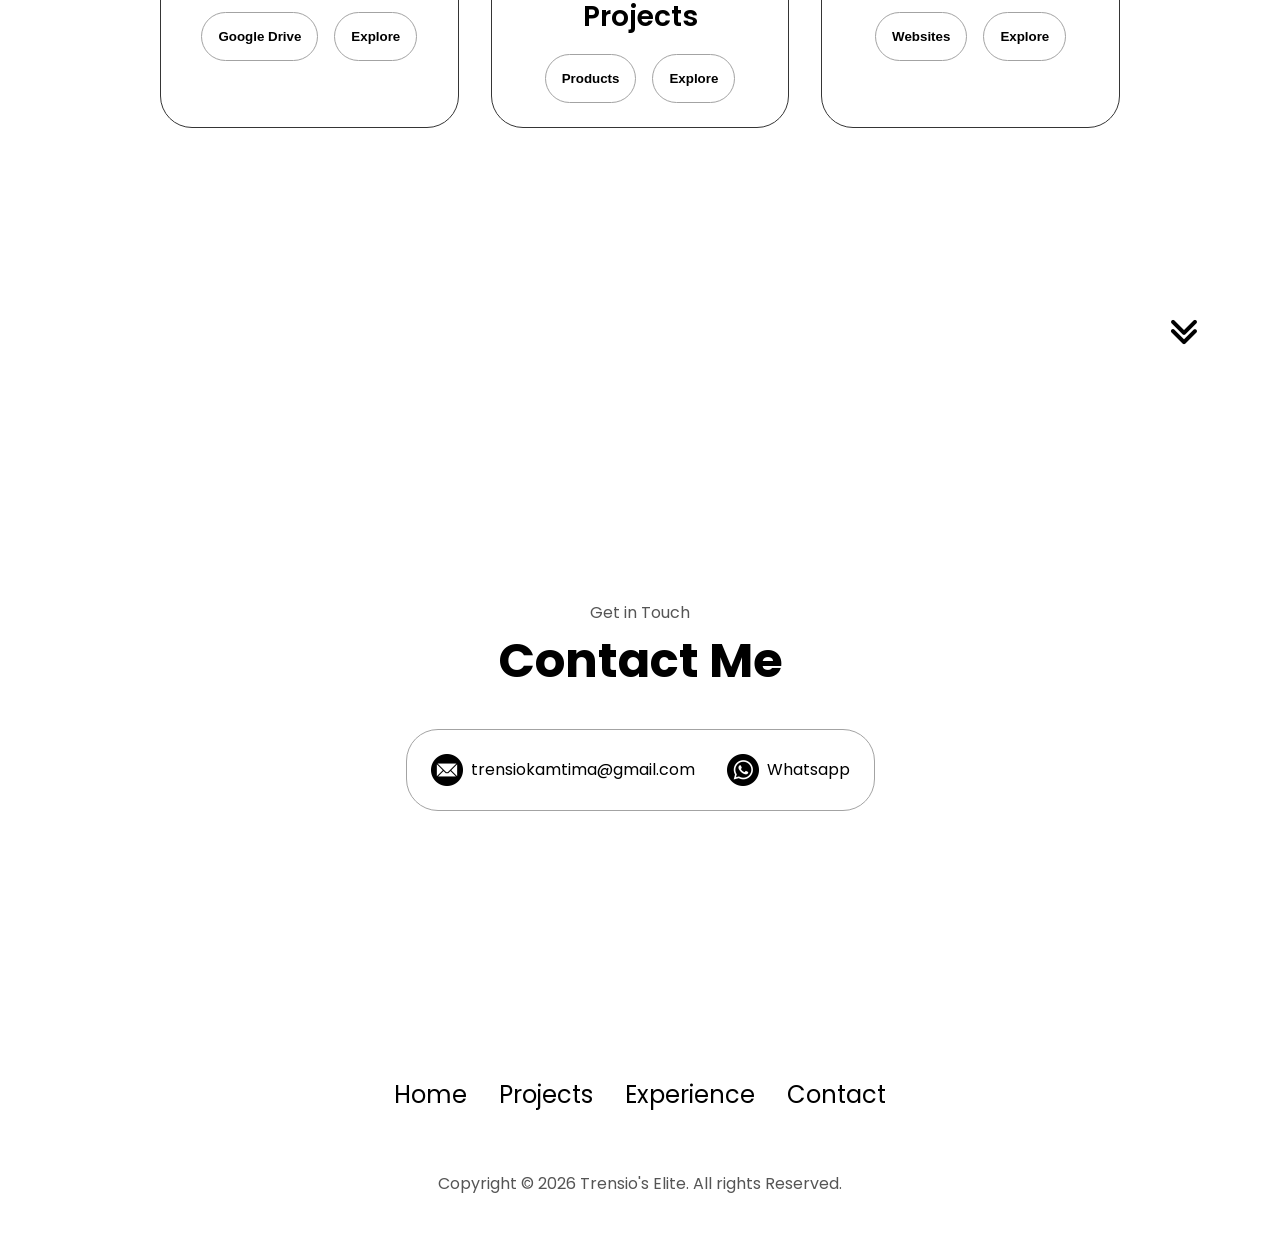
==== commit 7da7647c: "Update index.html" ====
--- a/index.html
+++ b/index.html
@@ -281,11 +281,11 @@
         <div class="contact-info-upper-container"> 
             <div class="contact-info-container">
                 <img src="./Asserts/email.png"  alt="Email Icon" class="icon contact-icon">
-                <p><a href="mailto:emmanuelkamtima4@gmail.com"> emmanuelkamtima4@gmail.com</a></p>
+                <p><a href="mailto: trensiokamtima@gmail.com"> trensiokamtima@gmail.com</a></p>
             </div>
             <div class="contact-info-container">
                 <img src="./Asserts/whatsapp.png"  alt="Whatsapp Icon" class="icon contact-icon">
-                <p><a href="https://wa.me/0995985007"> Whatsapp</a></p>
+                <p><a href="https://wa.me/265995985007"> Whatsapp</a></p>
             </div>
 
         </div>
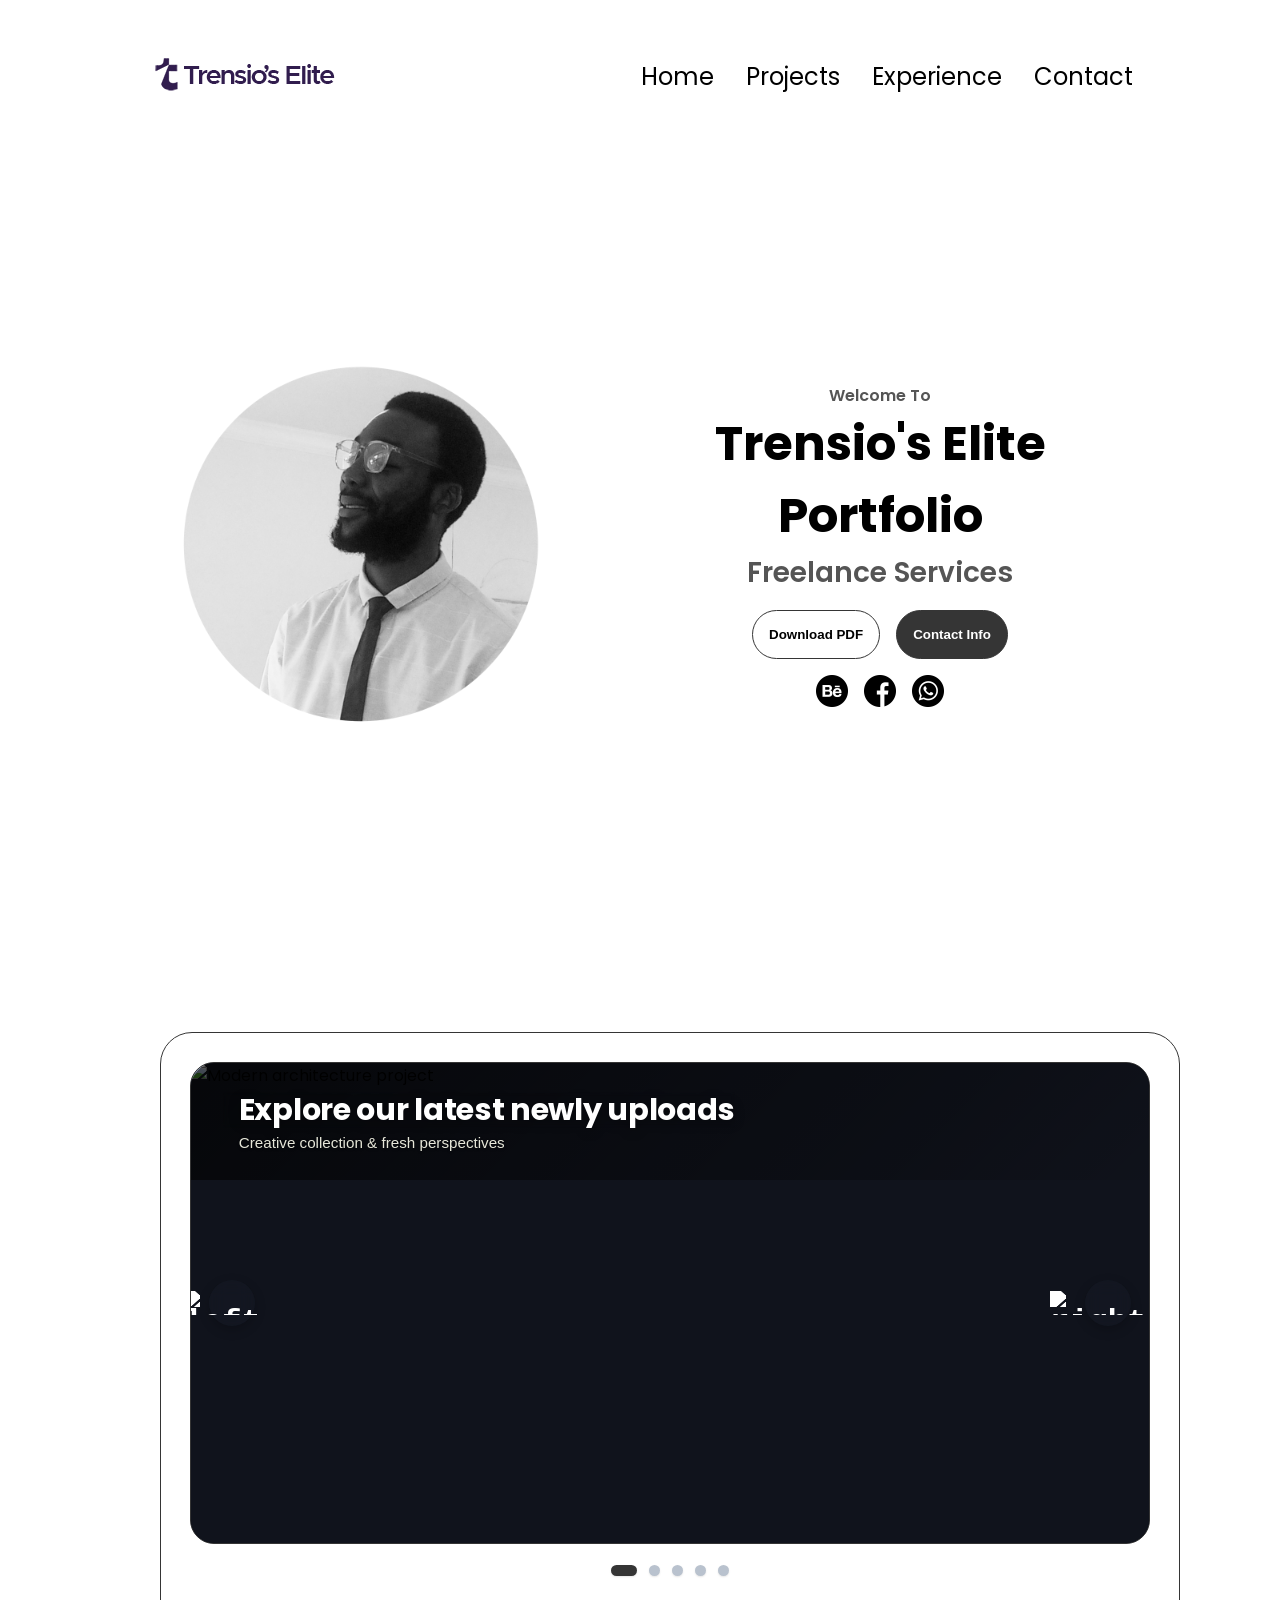
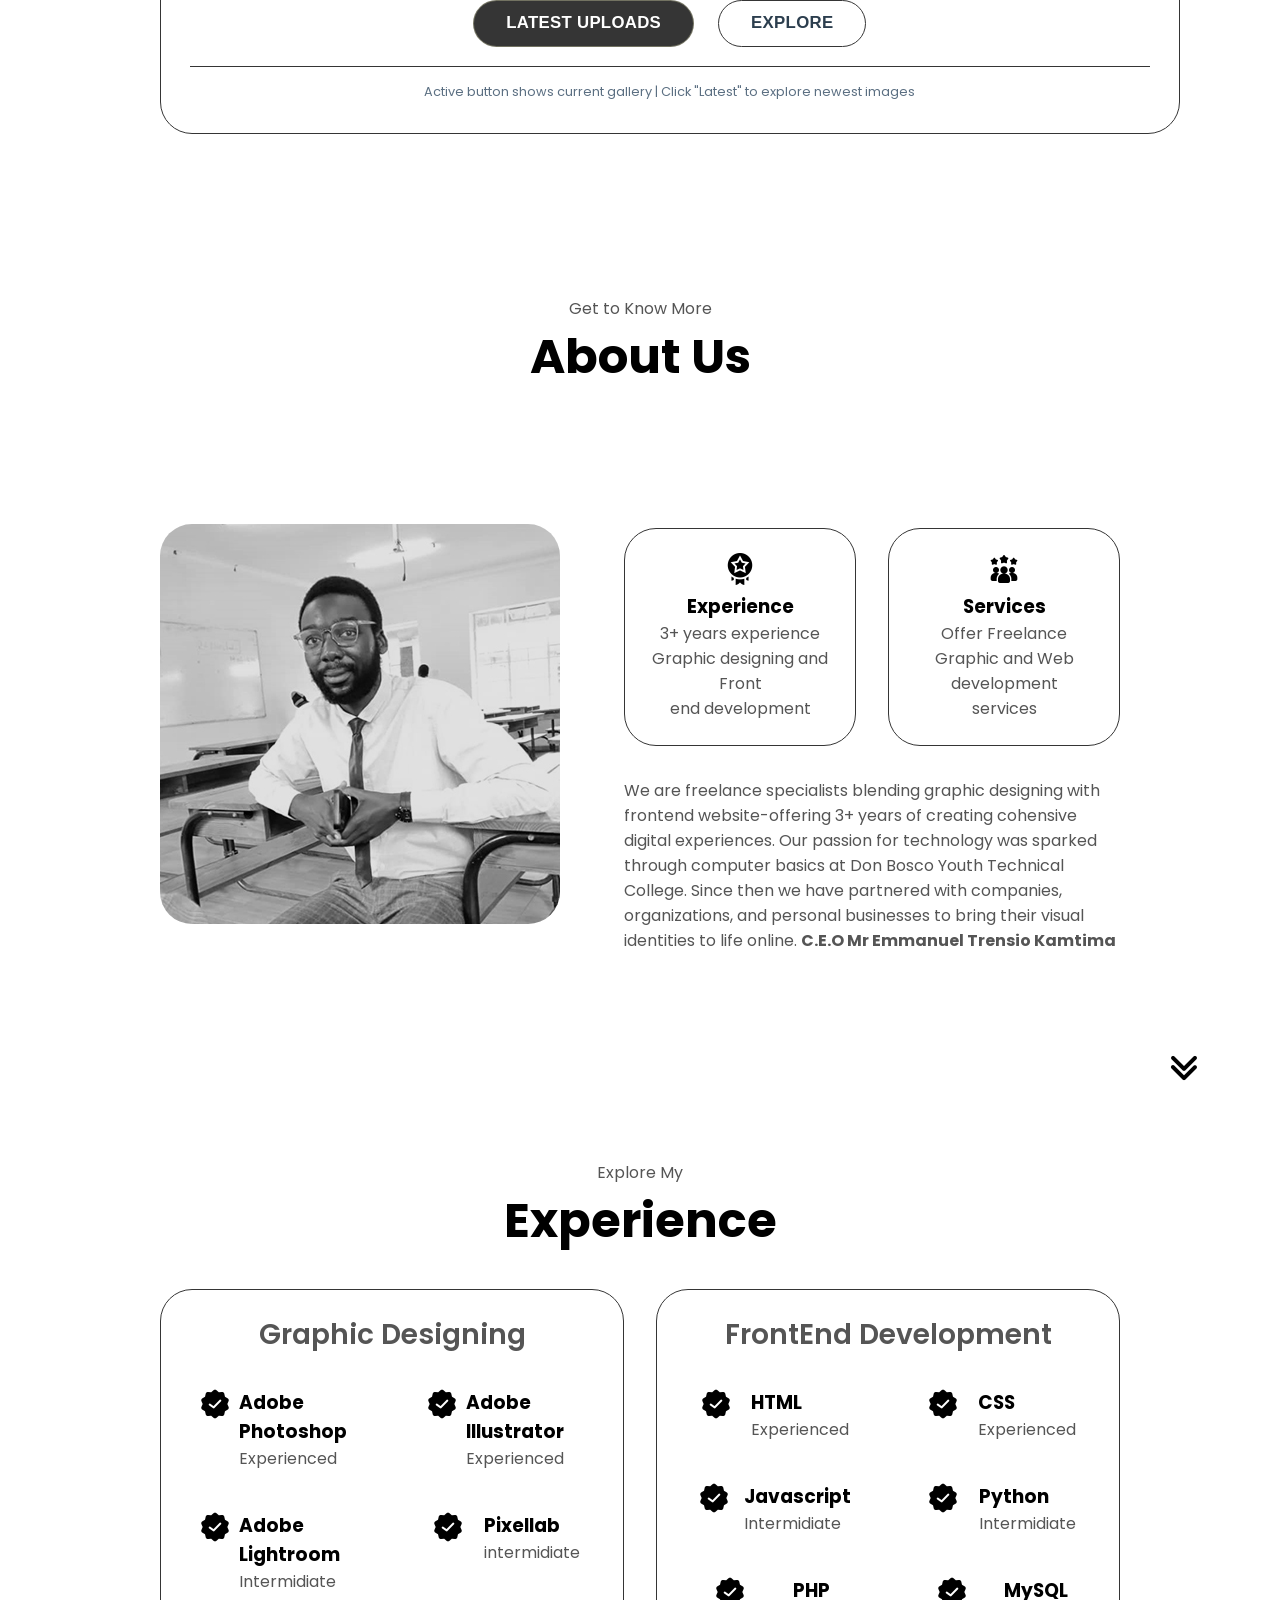
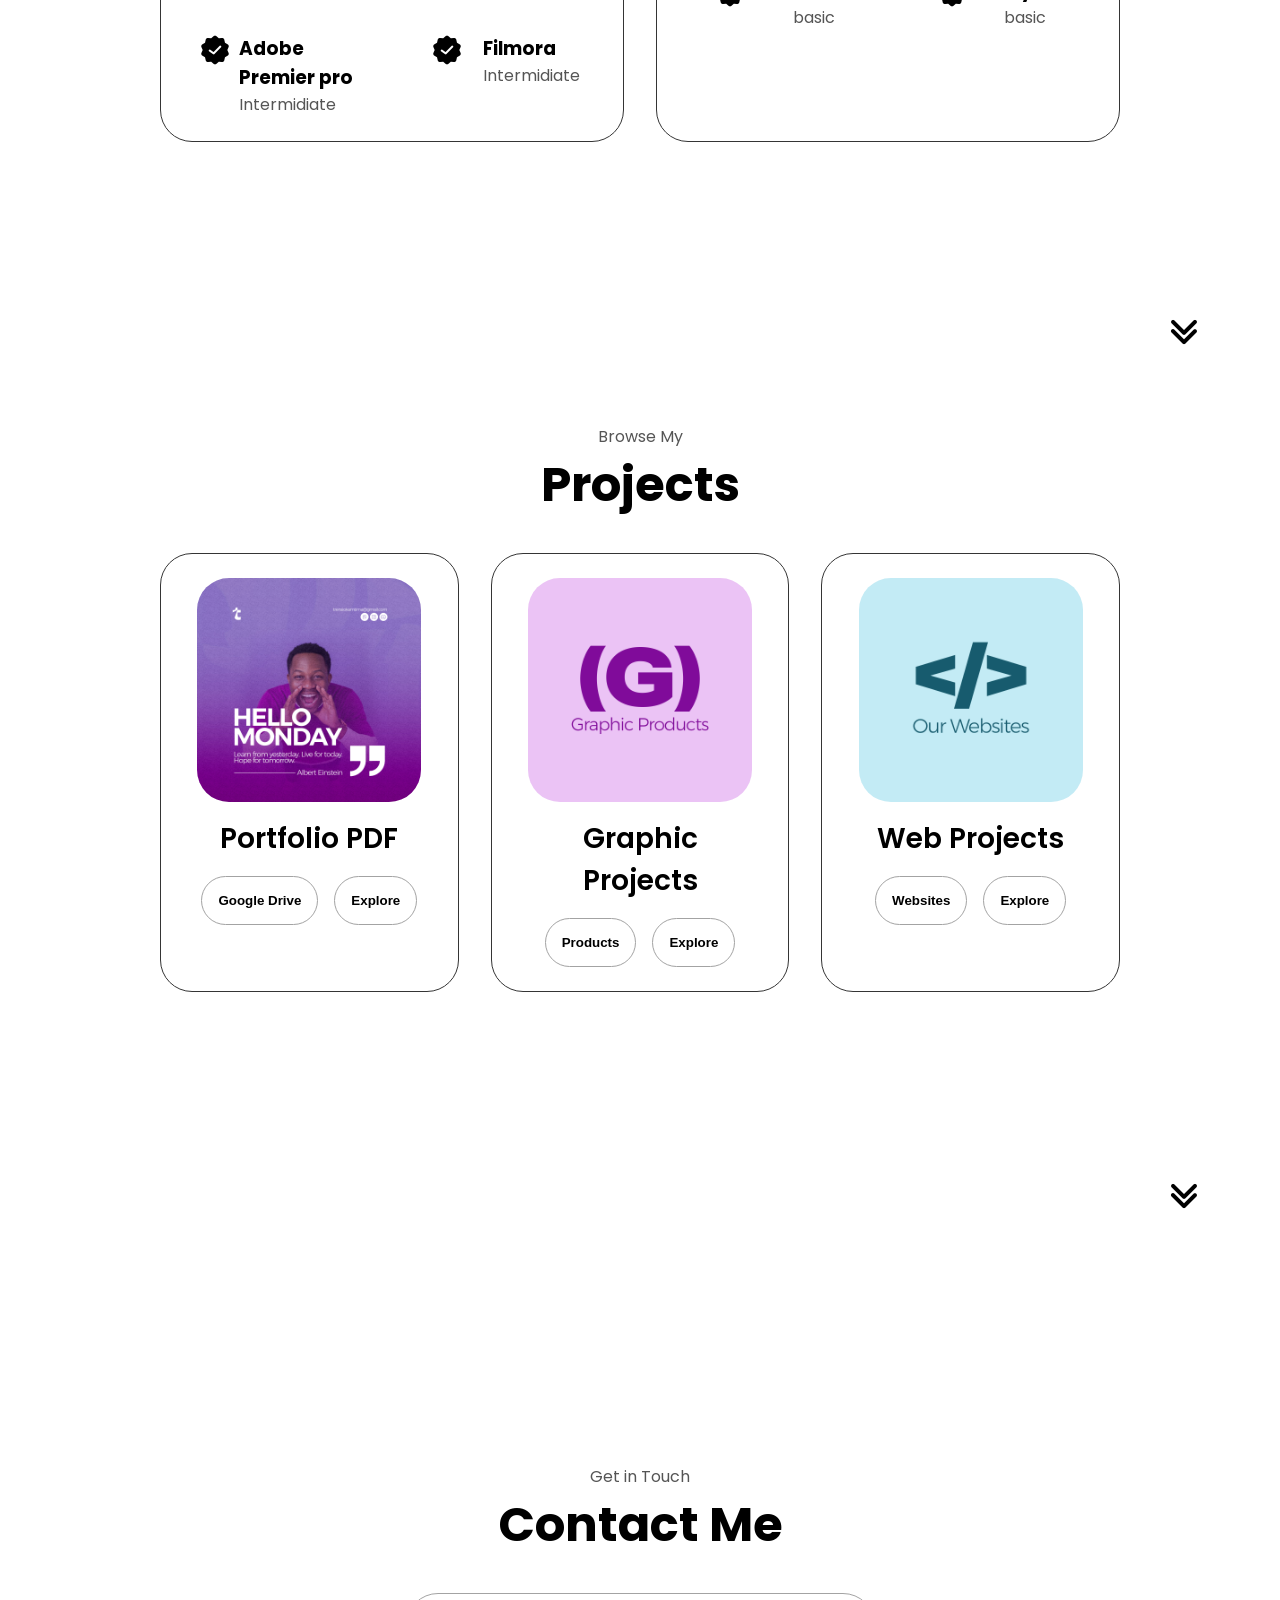
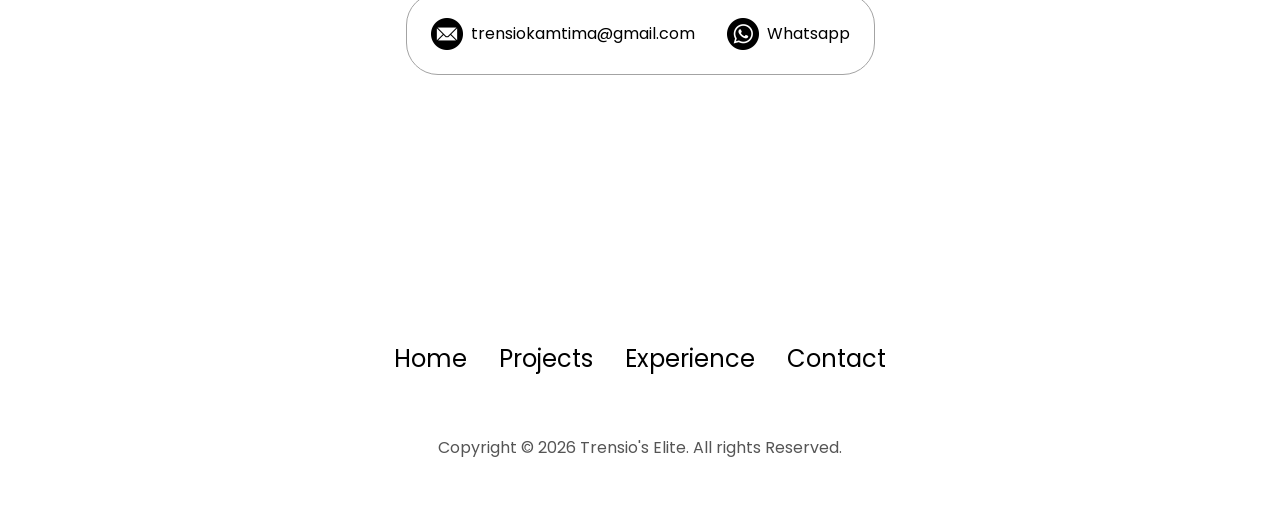
==== commit e7d0e7d2: "Add files via upload" ====
--- a/index.html
+++ b/index.html
@@ -7,6 +7,264 @@
     <title>Trensio Portfoliio</title>
     <link rel="stylesheet" href="style.css">
     <link rel="stylesheet" href="mediainquiries.css">
+<style>
+     /* main card container */
+    .showcase-container {
+      max-width: 1200px;
+      width: 100%;
+      background: rgba(255, 255, 255, 0.85);
+      backdrop-filter: blur(2px);
+      border-radius: 2rem;
+      border: rgb(53, 53, 53) 0.1rem solid;
+      padding: 1.8rem 1.8rem 2rem 1.8rem;
+      transition: all 0.2s ease;
+      justify-self: center;
+    }
+
+    /* slideshow core wrapper */
+    .slideshow-wrapper {
+      position: relative;
+      border-radius: 1.5rem;
+      overflow: hidden;
+      border: rgb(53, 53, 53) 0.1rem solid;
+      background: #1a1e24;
+    }
+
+    /* main slideshow container (relative for absolute slides) */
+    .slideshow-container {
+      position: relative;
+      width: 100%;
+      height: 480px;
+      background: #0f1217;
+      overflow: hidden;
+    }
+
+    /* each slide item (absolutely positioned) */
+    .slide-item {
+      position: absolute;
+      top: 0;
+      left: 0;
+      width: 100%;
+      height: 100%;
+      opacity: 0;
+      visibility: hidden;
+      transition: opacity 0.45s cubic-bezier(0.2, 0.9, 0.4, 1.1), visibility 0.45s;
+      background-color: #10131c;
+    }
+
+    .slide-item.active-slide {
+      opacity: 1;
+      visibility: visible;
+      z-index: 5;
+    }
+
+    .slide-item img {
+      width: 100%;
+      height: 100%;
+      object-fit: cover;
+      display: block;
+      filter: brightness(0.92) contrast(1.05);
+      transition: transform 0.3s ease;
+    }
+
+    /* overlay text "Explore our latest newly uploads" positioned on top of images */
+    .hero-overlay {
+      position: absolute;
+      top: 0;
+      left: 0;
+      width: 100%;
+      z-index: 20;
+      pointer-events: none;      /* allows clicking through to buttons / nav */
+      padding: 1.8rem 2rem;
+      background: linear-gradient(135deg, rgba(0, 0, 0, 0.65) 0%, rgba(0, 0, 0, 0.25) 70%, transparent 100%);
+      border-radius: 1.5rem 1.5rem 0 0;
+    }
+
+    .hero-overlay h1 {
+      font-size: 1.9rem;
+      font-weight: 700;
+      letter-spacing: -0.3px;
+      color: white;
+      text-shadow: 0 2px 12px rgba(0, 0, 0, 0.4);
+      margin: 0;
+      line-height: 1.2;
+      backdrop-filter: blur(2px);
+      display: inline-block;
+      padding-left: 1rem;
+    }
+
+    .hero-overlay p {
+      color: rgba(255, 255, 240, 0.9);
+      margin-top: 0.4rem;
+      font-size: 0.95rem;
+      font-weight: 500;
+      text-shadow: 0 1px 3px rgba(0,0,0,0.3);
+      padding-left: 1rem;
+    }
+
+    /* navigation buttons (prev/next) */
+    .nav-btn {
+      position: absolute;
+      top: 50%;
+      transform: translateY(-50%);
+      background: rgba(20, 24, 35, 0.75);
+      backdrop-filter: blur(8px);
+      border: none;
+      width: 46px;
+      height: 46px;
+      border-radius: 60px;
+      display: flex;
+      align-items: center;
+      justify-content: center;
+      font-size: 2rem;
+      font-weight: 600;
+      color: white;
+      cursor: pointer;
+      z-index: 25;
+      transition: all 0.2s ease;
+      box-shadow: 0 4px 12px rgba(0, 0, 0, 0.2);
+      font-family: monospace;
+      line-height: 1;
+    }
+
+    .nav-btn:hover {
+      background: rgb(53, 53, 53);
+      color: #c7c0c0;
+      transform: translateY(-50%) scale(1.03);
+      box-shadow: 0 8px 18px rgba(0, 0, 0, 0.3);
+    }
+
+    .prev-btn {
+      left: 18px;
+    }
+
+    .next-btn {
+      right: 18px;
+    }
+
+    /* dots indicator area */
+    .dots-container {
+      display: flex;
+      justify-content: center;
+      gap: 12px;
+      margin-top: 1.3rem;
+      margin-bottom: 1.5rem;
+      flex-wrap: wrap;
+    }
+
+    .dot {
+      width: 11px;
+      height: 11px;
+      background: #b9c2ce;
+      border-radius: 50%;
+      cursor: pointer;
+      transition: all 0.2s ease;
+      box-shadow: 0 1px 2px rgba(0,0,0,0.1);
+    }
+
+    .dot.active-dot {
+      background: rgb(53, 53, 53);
+      width: 26px;
+      border-radius: 20px;
+    }
+
+    .dot:hover {
+      background: rgb(53, 53, 53);
+      transform: scale(1.2);
+    }
+
+    /* Button group: projects & latest */
+    .action-buttons {
+      display: flex;
+      justify-content: center;
+      gap: 1.5rem;
+      margin: 1rem 0 0.5rem 0;
+      flex-wrap: wrap;
+    }
+
+    .filter-btn {
+      background: #ffffff;
+      padding: 0.8rem 2rem;
+      font-size: 1.05rem;
+      font-weight: 600;
+      border-radius: 60px;
+      cursor: pointer;
+      transition: all 0.25s;
+      color: #2c3e4e;
+      letter-spacing: 0.3px;
+      border: 1px solid rgb(53, 53, 53);   /* more visible border */
+      outline: none;
+    }
+
+    .filter-btn.active-btn {
+      background: rgb(53, 53, 53);
+      color: white;
+      border: 1px solid #ffffc84d;
+    }
+
+    .filter-btn:not(.active-btn):hover {
+      background:  rgb(53, 53, 53);
+      color: rgb(255, 255, 255)
+      
+    }
+
+
+    /* subtle extra style */
+    .info-badge {
+      text-align: center;
+      font-size: 0.8rem;
+      color: #5b6f82;
+      margin-top: 1.2rem;
+      border-top: 1px solid rgb(53, 53, 53);
+      padding-top: 1rem;
+    }
+    /*icons-1*/
+    .icon-1{
+      height: 1.5rem;
+      filter: brightness(0) invert(1);
+    }
+
+    @media (max-width: 720px) {
+      .showcase-container {
+        padding: 1rem;
+      }
+      .slideshow-container {
+        height: 320px;
+        align-items: center;
+        justify-content: center;
+      }
+      .hero-overlay h2 {
+        font-size: 1.3rem;
+      }
+      .hero-overlay {
+        padding: 1rem 1.2rem;
+      }
+      .nav-btn {
+        width: 38px;
+        height: 38px;
+        font-size: 1.6rem;
+      }
+      .filter-btn {
+        padding: 0.5rem 1.3rem;
+        font-size: 0.9rem;
+      }
+    }
+
+    @media (max-width: 480px) {
+      .slideshow-container {
+        height: 260px;
+        align-items: center;
+        justify-content: center;
+      }
+      .hero-overlay h2 {
+        font-size: 1.1rem;
+      }
+      .hero-overlay p {
+        font-size: 0.7rem;
+      }
+      
+    }
+  </style>
 </head>
 <body>
     <nav id="desktop-nav">
@@ -49,7 +307,7 @@
             <p class="section_text_p2"> Freelance Services </p>
 
             <div class="btn-container">
-                <button class=" btn btn-color-2" onclick="window.open('./Asserts/CURRICULUM ITAE.pdf')">Download PDF</button>
+                <button class=" btn btn-color-2" onclick="window.open('./Asserts/PORT.pdf')">Download PDF</button>
 
                 <button class=" btn btn-color-1" onclick="location.href='#contact'">Contact Info </button>
             </div>
@@ -61,6 +319,40 @@
             </div>
         </div>
     </section>
+
+
+<section>
+
+<div class="showcase-container">
+  <!-- slideshow main area -->
+  <div class="slideshow-wrapper">
+    <div class="slideshow-container" id="slideshowContainer">
+      <!-- Overlay text on top of images (words: Explore our latest newly uploads) -->
+      <div class="hero-overlay">
+        <h1> Explore our latest newly uploads</h1>
+        <p>Creative collection & fresh perspectives</p>
+      </div>
+      <!-- slides will be injected dynamically here -->
+      <!-- Prev / Next buttons -->
+      <button class="nav-btn prev-btn" id="prevSlideBtn" aria-label="Previous slide"><img src="./Asserts/new/left-arrow.png" alt=" left-arrow" class="icon-1"></button>
+      <button class="nav-btn next-btn" id="nextSlideBtn" aria-label="Next slide"><img src="./Asserts/new/right-arrow.png" alt=" right-arrow icon" class="icon-1"></button>
+    </div>
+  </div>
+
+  <!-- Dots indicator (dynamic) -->
+  <div class="dots-container" id="dotsContainer"></div>
+
+  <!-- Button group: Projects (active by default) & Latest (clickable) -->
+  <div class="action-buttons">
+    <button class="filter-btn" id="projectsBtn"> LATEST UPLOADS</button>
+    <button class="filter-btn" id="latestBtn" onclick="location.href='Latest Uploads.html'"> EXPLORE </button>
+  </div>
+  <div class="info-badge">
+    Active button shows current gallery | Click "Latest" to explore newest images
+  </div>
+</div>
+
+</section>
 
     <section id="about">
         <p class="section_text_p1"> Get to Know More</p>        
@@ -306,5 +598,210 @@
         <p>Copyright &#169; 2026 Trensio's Elite. All rights Reserved.</p>
     </footer>
    <script src="script.js"></script> 
+
+   <script>
+  // ----- IMAGE DATASETS -----
+  // Projects images (diverse, high-quality placeholder images from Picsum with interesting IDs)
+  const projectsImages = [
+    { src: "cert.jpg", alt: "Modern architecture project" },
+    { src: "Caroline Mlewa.jpg", alt: "Nature & landscape design" },
+    { src: "port we.jpg", alt: "Urban greenery concept" },
+    { src: "luanar.jpg", alt: "Sunset over city skyline" },
+    { src: "logist.jpg", alt: "Industrial design project"}
+  ];
+
+  // Latest uploads (fresh images, different style)
+  
+
+  // ----- DOM ELEMENTS -----
+  const slidesContainer = document.getElementById('slideshowContainer');
+  const dotsContainer = document.getElementById('dotsContainer');
+  const prevBtn = document.getElementById('prevSlideBtn');
+  const nextBtn = document.getElementById('nextSlideBtn');
+  const projectsBtn = document.getElementById('projectsBtn');
+  const latestBtn = document.getElementById('latestBtn');
+
+  // ----- STATE -----
+  let currentImagesSet = [];       // reference to current array (projects or latest)
+  let currentIndex = 0;
+  let activeCategory = 'projects'; // 'projects' or 'latest'
+
+  // Helper to rebuild slides completely (when switching between projects/latest)
+  function buildSlidesDOM(imagesArray) {
+    // remove existing slide items except the nav & overlay (keep overlay but it's separate)
+    // we target only .slide-item elements
+    const existingSlides = document.querySelectorAll('.slide-item');
+    existingSlides.forEach(slide => slide.remove());
+    
+    // create new slides
+    imagesArray.forEach((imgData, idx) => {
+      const slideDiv = document.createElement('div');
+      slideDiv.className = 'slide-item';
+      if (idx === currentIndex) slideDiv.classList.add('active-slide');
+      const img = document.createElement('img');
+      img.src = imgData.src;
+      img.alt = imgData.alt;
+      img.loading = "eager";
+      slideDiv.appendChild(img);
+      slidesContainer.appendChild(slideDiv);
+    });
+  }
+
+  // update active slide visibility based on currentIndex (no rebuild)
+  function updateActiveSlideOnly() {
+    const allSlides = document.querySelectorAll('.slide-item');
+    if (!allSlides.length) return;
+    allSlides.forEach((slide, idx) => {
+      if (idx === currentIndex) {
+        slide.classList.add('active-slide');
+      } else {
+        slide.classList.remove('active-slide');
+      }
+    });
+  }
+
+  // rebuild dots completely from current image set length
+  function buildDots() {
+    dotsContainer.innerHTML = '';
+    if (!currentImagesSet.length) return;
+    for (let i = 0; i < currentImagesSet.length; i++) {
+      const dot = document.createElement('div');
+      dot.classList.add('dot');
+      if (i === currentIndex) dot.classList.add('active-dot');
+      dot.setAttribute('data-index', i);
+      dotsContainer.appendChild(dot);
+    }
+  }
+
+  // update dots active class based on currentIndex
+  function updateDotsActive() {
+    const dots = document.querySelectorAll('.dot');
+    dots.forEach((dot, idx) => {
+      if (idx === currentIndex) {
+        dot.classList.add('active-dot');
+      } else {
+        dot.classList.remove('active-dot');
+      }
+    });
+  }
+
+  // full refresh after set change (rebuild slides + dots, reset index)
+  function refreshFullGallery(newImagesArray, resetIndex = true) {
+    if (resetIndex) currentIndex = 0;
+    currentImagesSet = newImagesArray;
+    buildSlidesDOM(currentImagesSet);
+    buildDots();
+    // ensure active slide correct
+    updateActiveSlideOnly();
+    updateDotsActive();
+  }
+
+  // switch between project and latest categories
+  function switchToCategory(category) {
+    if (category === 'projects') {
+      if (activeCategory === 'projects') return; // already active
+      activeCategory = 'projects';
+      currentImagesSet = projectsImages;
+      currentIndex = 0;
+      refreshFullGallery(projectsImages, true);
+      // update button active styles
+      projectsBtn.classList.add('active-btn');
+      latestBtn.classList.remove('active-btn');
+    } 
+    else if (category === 'latest') {
+      if (activeCategory === 'latest') return;
+      activeCategory = 'latest';
+      currentImagesSet = latestImages;
+      currentIndex = 0;
+      refreshFullGallery(latestImages, true);
+      latestBtn.classList.add('active-btn');
+      projectsBtn.classList.remove('active-btn');
+    }
+  }
+
+  // navigation: next slide (wrap around)
+  function nextSlide() {
+    if (!currentImagesSet.length) return;
+    currentIndex = (currentIndex + 1) % currentImagesSet.length;
+    updateActiveSlideOnly();
+    updateDotsActive();
+  }
+
+  // previous slide (wrap around)
+  function prevSlide() {
+    if (!currentImagesSet.length) return;
+    currentIndex = (currentIndex - 1 + currentImagesSet.length) % currentImagesSet.length;
+    updateActiveSlideOnly();
+    updateDotsActive();
+  }
+
+  // go to specific slide index (used by dots)
+  function goToSlide(index) {
+    if (!currentImagesSet.length) return;
+    if (index < 0 || index >= currentImagesSet.length) return;
+    currentIndex = index;
+    updateActiveSlideOnly();
+    updateDotsActive();
+  }
+
+  // ---- EVENT HANDLERS (delegation for dynamic dots) ----
+  function handleDotClick(e) {
+    let target = e.target;
+    if (target.classList && target.classList.contains('dot')) {
+      const idx = target.getAttribute('data-index');
+      if (idx !== null) {
+        goToSlide(parseInt(idx, 10));
+      }
+    }
+  }
+
+  // ---- initial setup and listeners ----
+  function init() {
+    // set initial dataset: Projects (active)
+    activeCategory = 'projects';
+    currentImagesSet = projectsImages;
+    currentIndex = 0;
+    buildSlidesDOM(currentImagesSet);
+    buildDots();
+    updateActiveSlideOnly();
+    updateDotsActive();
+    
+    // active button style for projects (initial)
+    projectsBtn.classList.add('active-btn');
+    latestBtn.classList.remove('active-btn');
+    
+    // event listeners for nav buttons
+    prevBtn.addEventListener('click', prevSlide);
+    nextBtn.addEventListener('click', nextSlide);
+    
+    // category buttons
+    projectsBtn.addEventListener('click', () => switchToCategory('projects'));
+    latestBtn.addEventListener('click', () => switchToCategory('latest'));
+    
+    // dot container event delegation (since dots are recreated dynamically)
+    dotsContainer.addEventListener('click', handleDotClick);
+    
+    // optional: keyboard accessibility (left/right arrow keys)
+    window.addEventListener('keydown', (e) => {
+      if (e.key === 'ArrowLeft') {
+        prevSlide();
+        e.preventDefault();
+      } else if (e.key === 'ArrowRight') {
+        nextSlide();
+        e.preventDefault();
+      }
+    });
+    
+    // ensure container height adapts: no extra images flickering, cross-browser
+    // small fix: add a resize listener to maintain consistent overlay ? no needed.
+  }
+  
+  // start everything when DOM ready
+  if (document.readyState === 'loading') {
+    document.addEventListener('DOMContentLoaded', init);
+  } else {
+    init();
+  }
+</script>
 </body>
 </html>
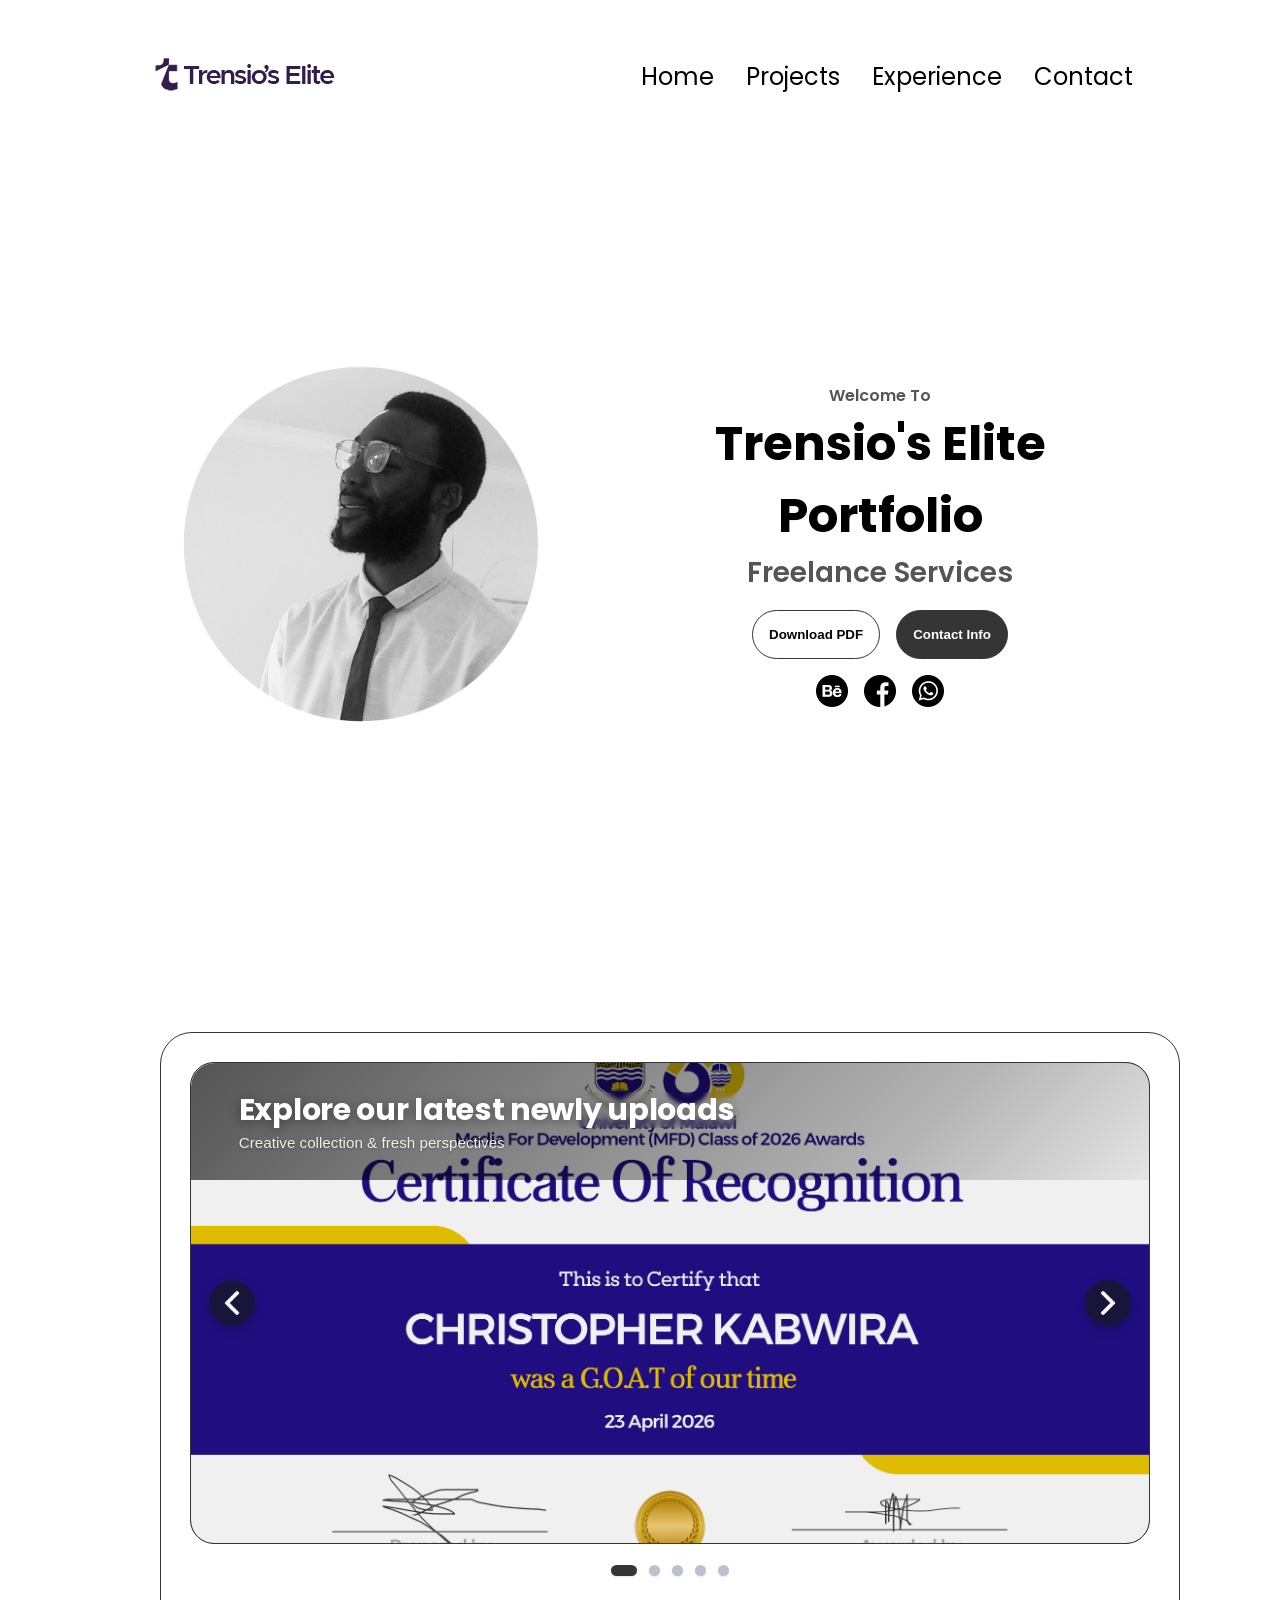
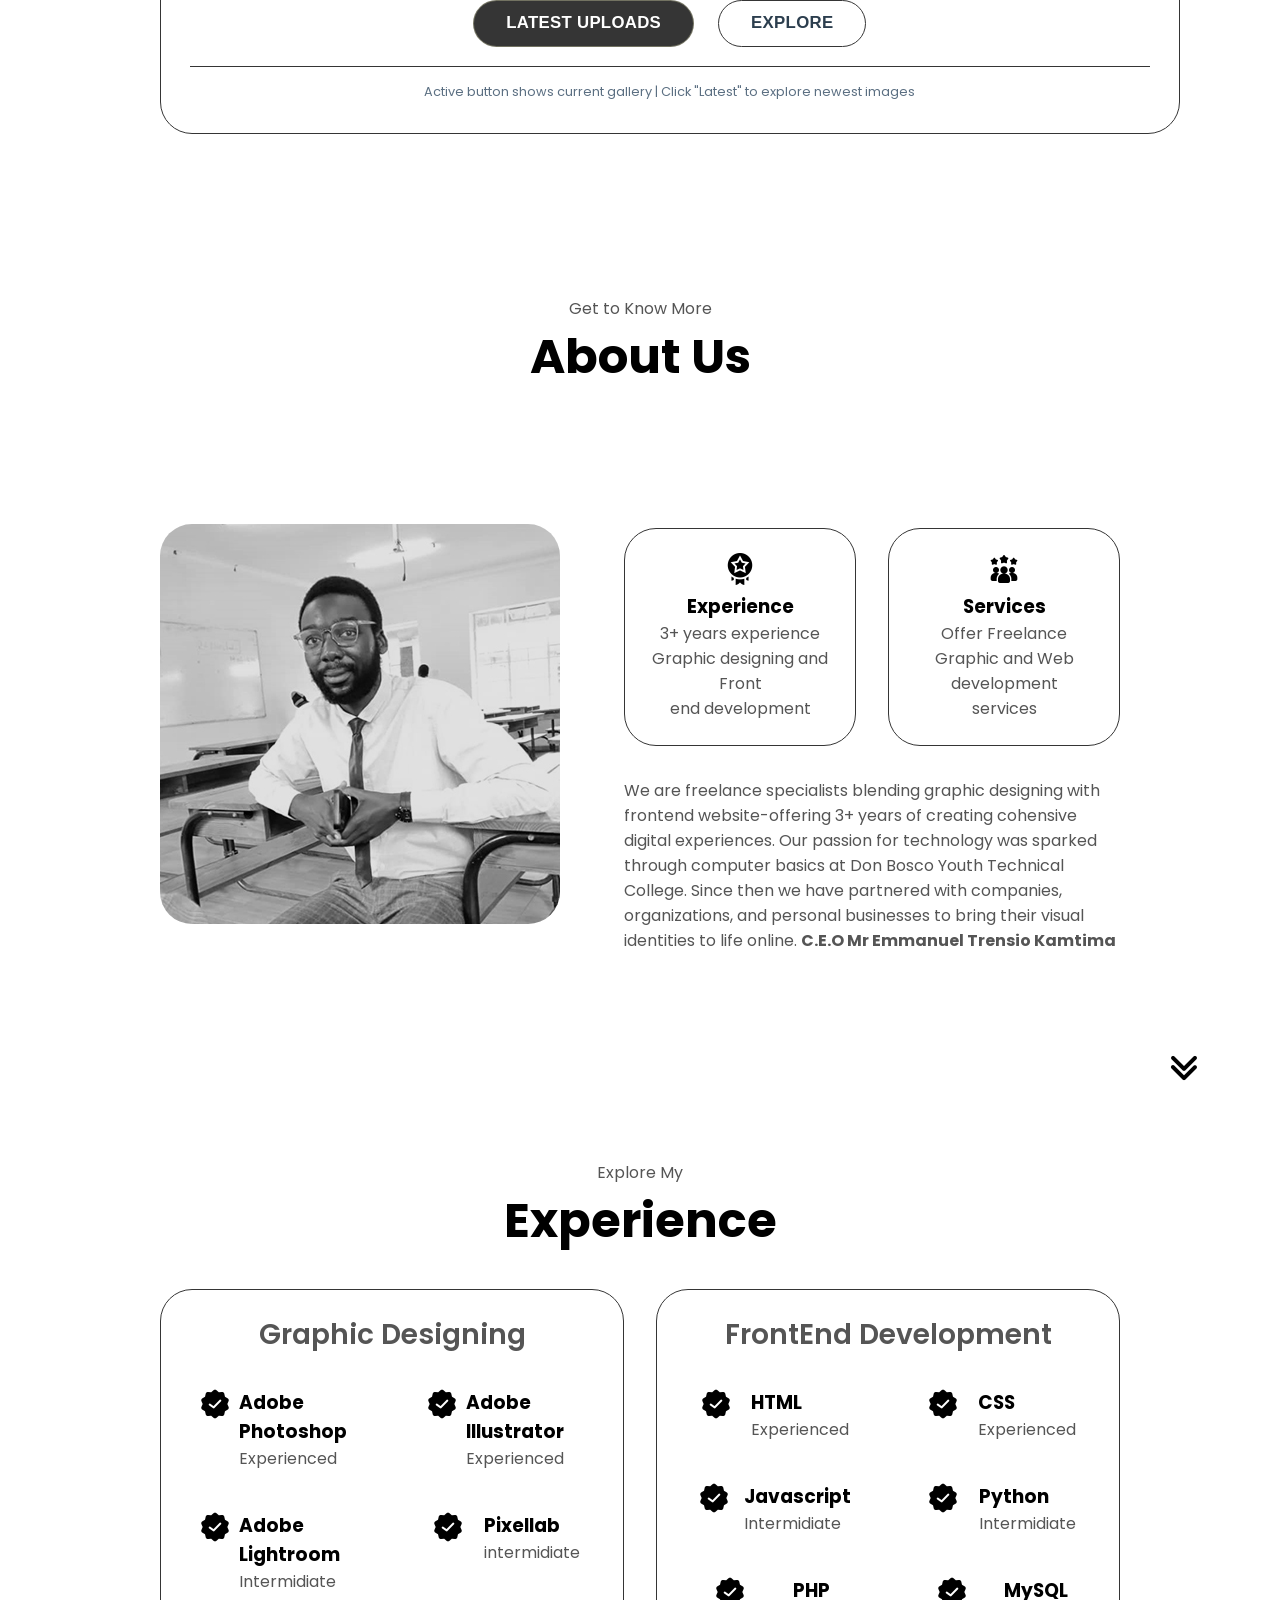
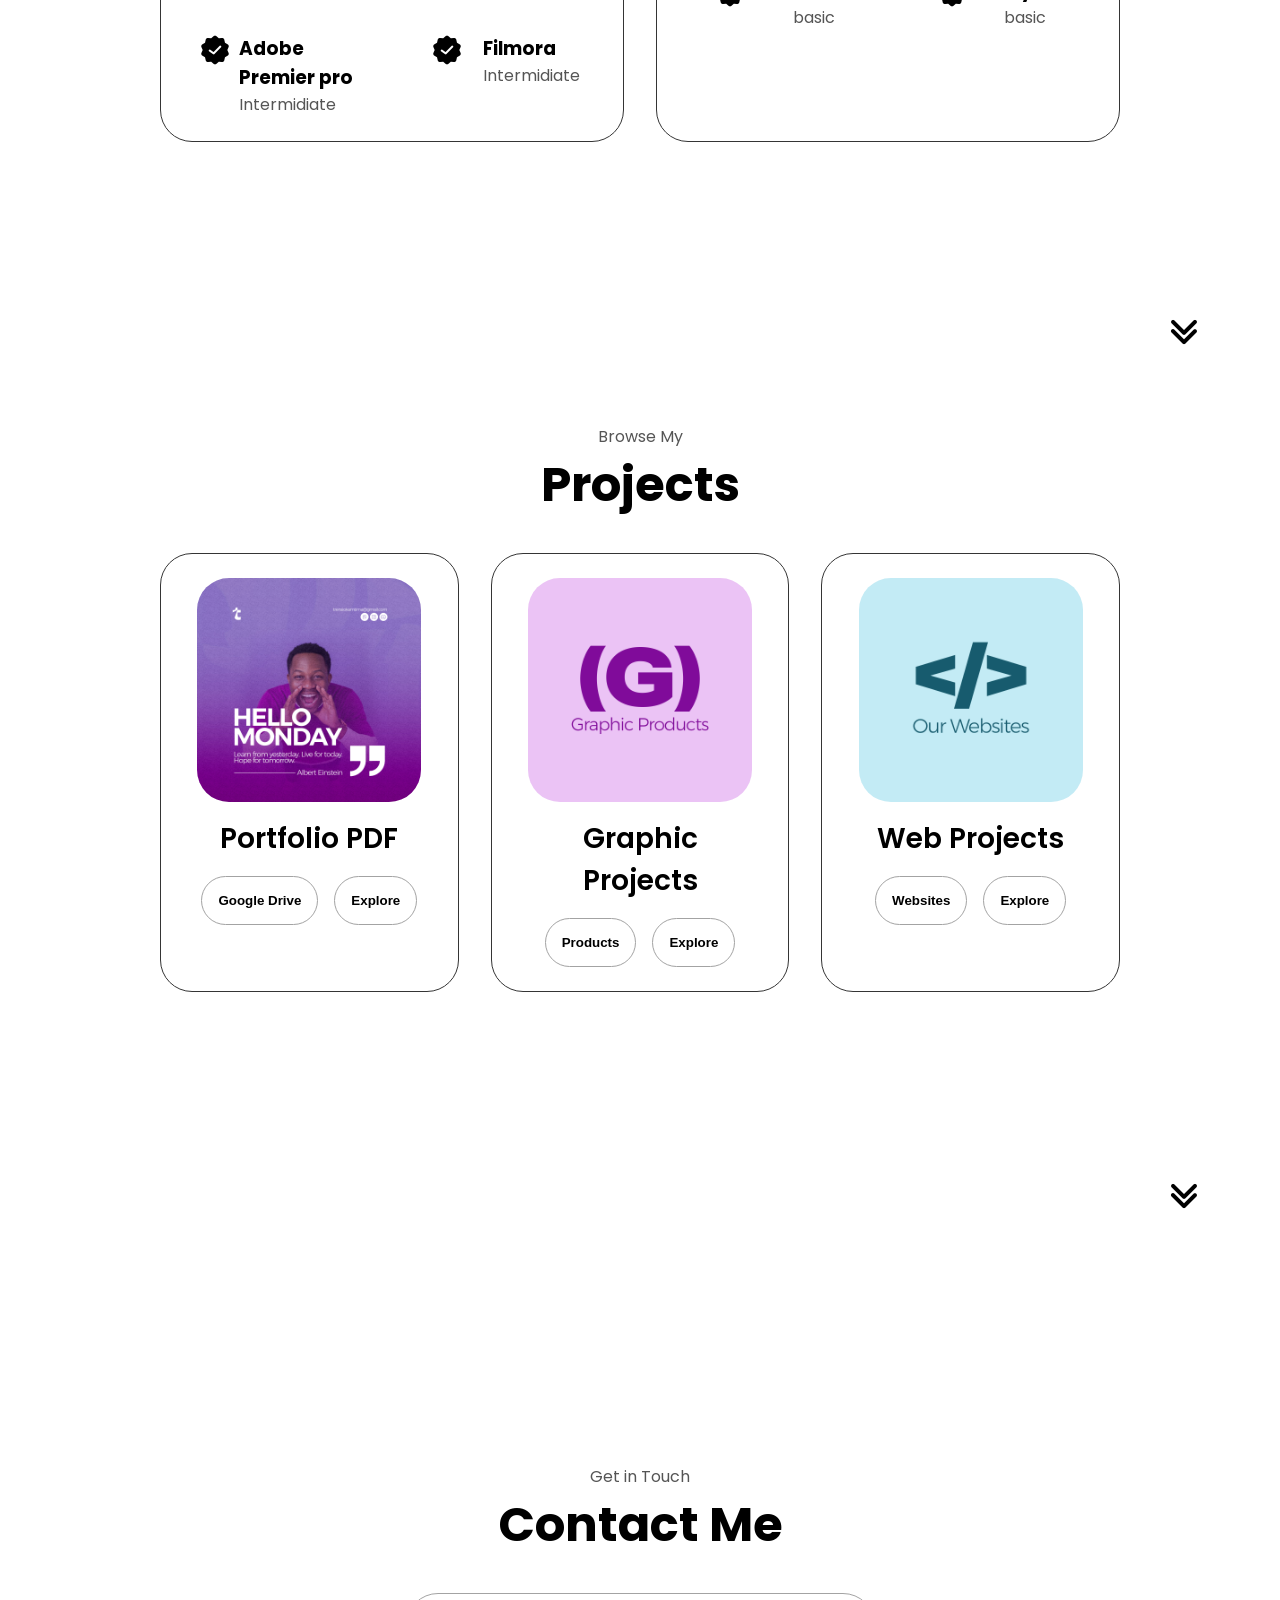
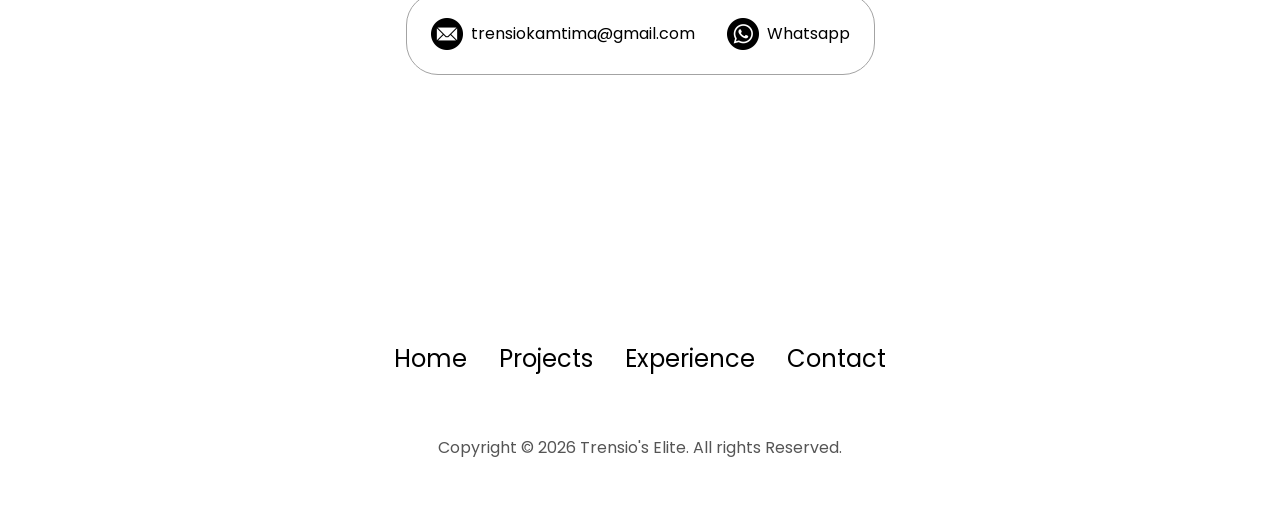
==== commit 315e14a5: "Update index.html" ====
--- a/index.html
+++ b/index.html
@@ -334,8 +334,8 @@
       </div>
       <!-- slides will be injected dynamically here -->
       <!-- Prev / Next buttons -->
-      <button class="nav-btn prev-btn" id="prevSlideBtn" aria-label="Previous slide"><img src="./Asserts/new/left-arrow.png" alt=" left-arrow" class="icon-1"></button>
-      <button class="nav-btn next-btn" id="nextSlideBtn" aria-label="Next slide"><img src="./Asserts/new/right-arrow.png" alt=" right-arrow icon" class="icon-1"></button>
+      <button class="nav-btn prev-btn" id="prevSlideBtn" aria-label="Previous slide"><img src="./Asserts/New/left-arrow.png" alt=" left-arrow" class="icon-1"></button>
+      <button class="nav-btn next-btn" id="nextSlideBtn" aria-label="Next slide"><img src="./Asserts/New/right-arrow.png" alt=" right-arrow icon" class="icon-1"></button>
     </div>
   </div>
 
@@ -603,11 +603,11 @@
   // ----- IMAGE DATASETS -----
   // Projects images (diverse, high-quality placeholder images from Picsum with interesting IDs)
   const projectsImages = [
-    { src: "cert.jpg", alt: "Modern architecture project" },
-    { src: "Caroline Mlewa.jpg", alt: "Nature & landscape design" },
-    { src: "port we.jpg", alt: "Urban greenery concept" },
-    { src: "luanar.jpg", alt: "Sunset over city skyline" },
-    { src: "logist.jpg", alt: "Industrial design project"}
+    { src: "./Asserts/New/cert.jpg", alt: "Modern architecture project" },
+    { src: "./Asserts/New/Caroline Mlewa.jpg", alt: "Nature & landscape design" },
+    { src: "./Asserts/New/port we.jpg", alt: "Urban greenery concept" },
+    { src: "./Asserts/New/luanar.jpg", alt: "Sunset over city skyline" },
+    { src: "./Asserts/New/logist.jpg", alt: "Industrial design project"}
   ];
 
   // Latest uploads (fresh images, different style)
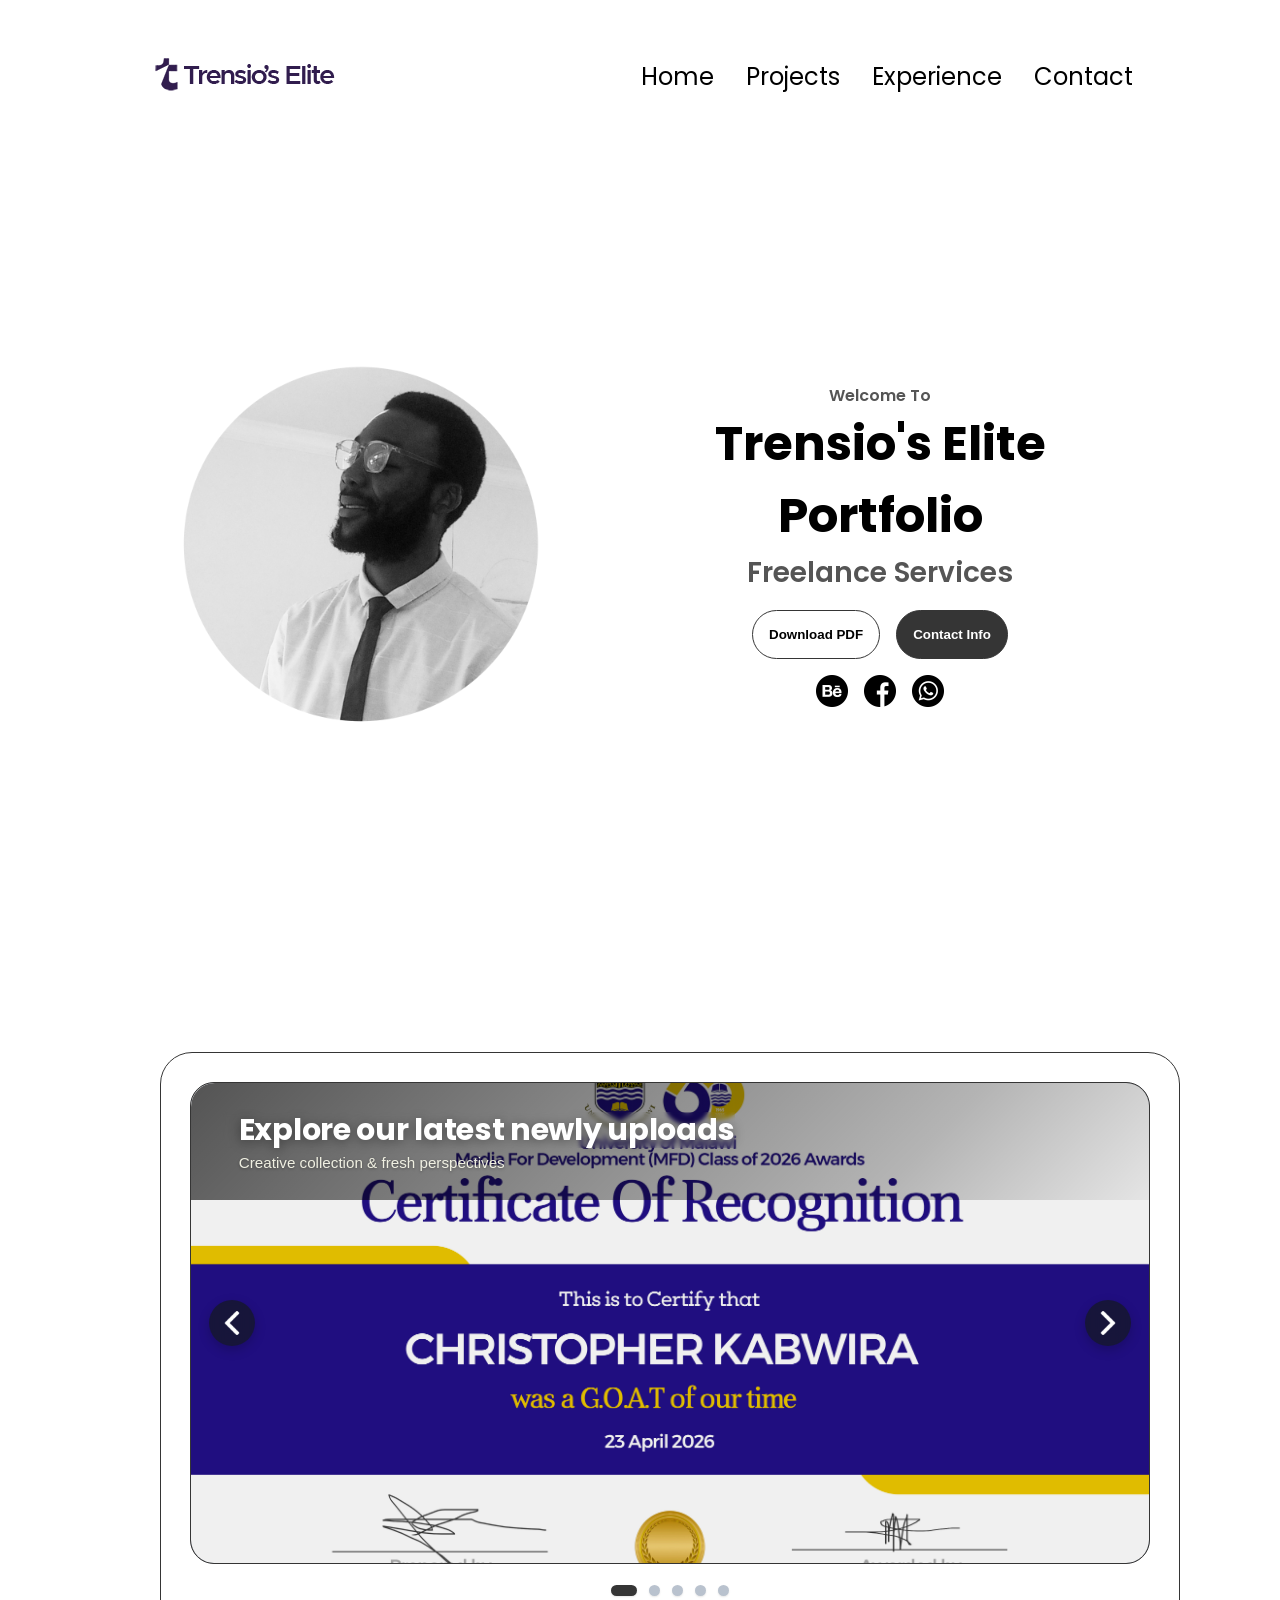
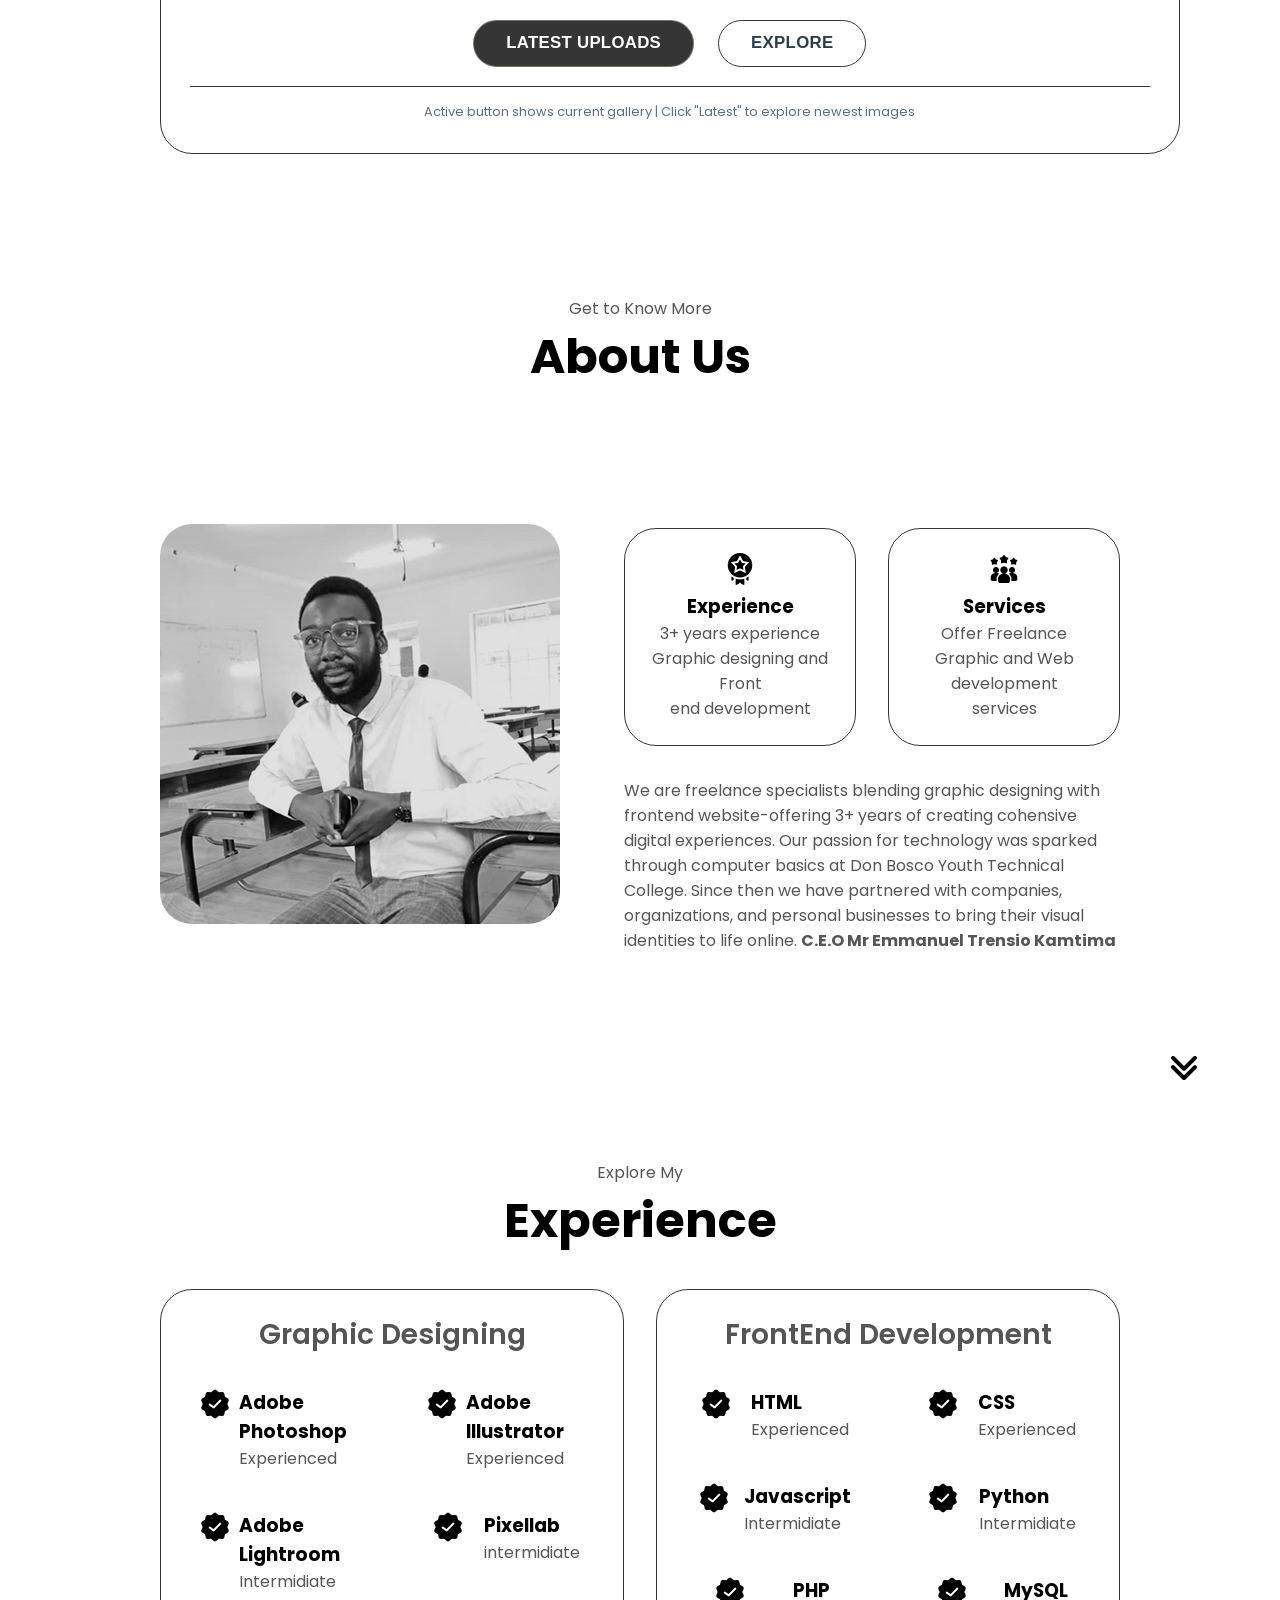
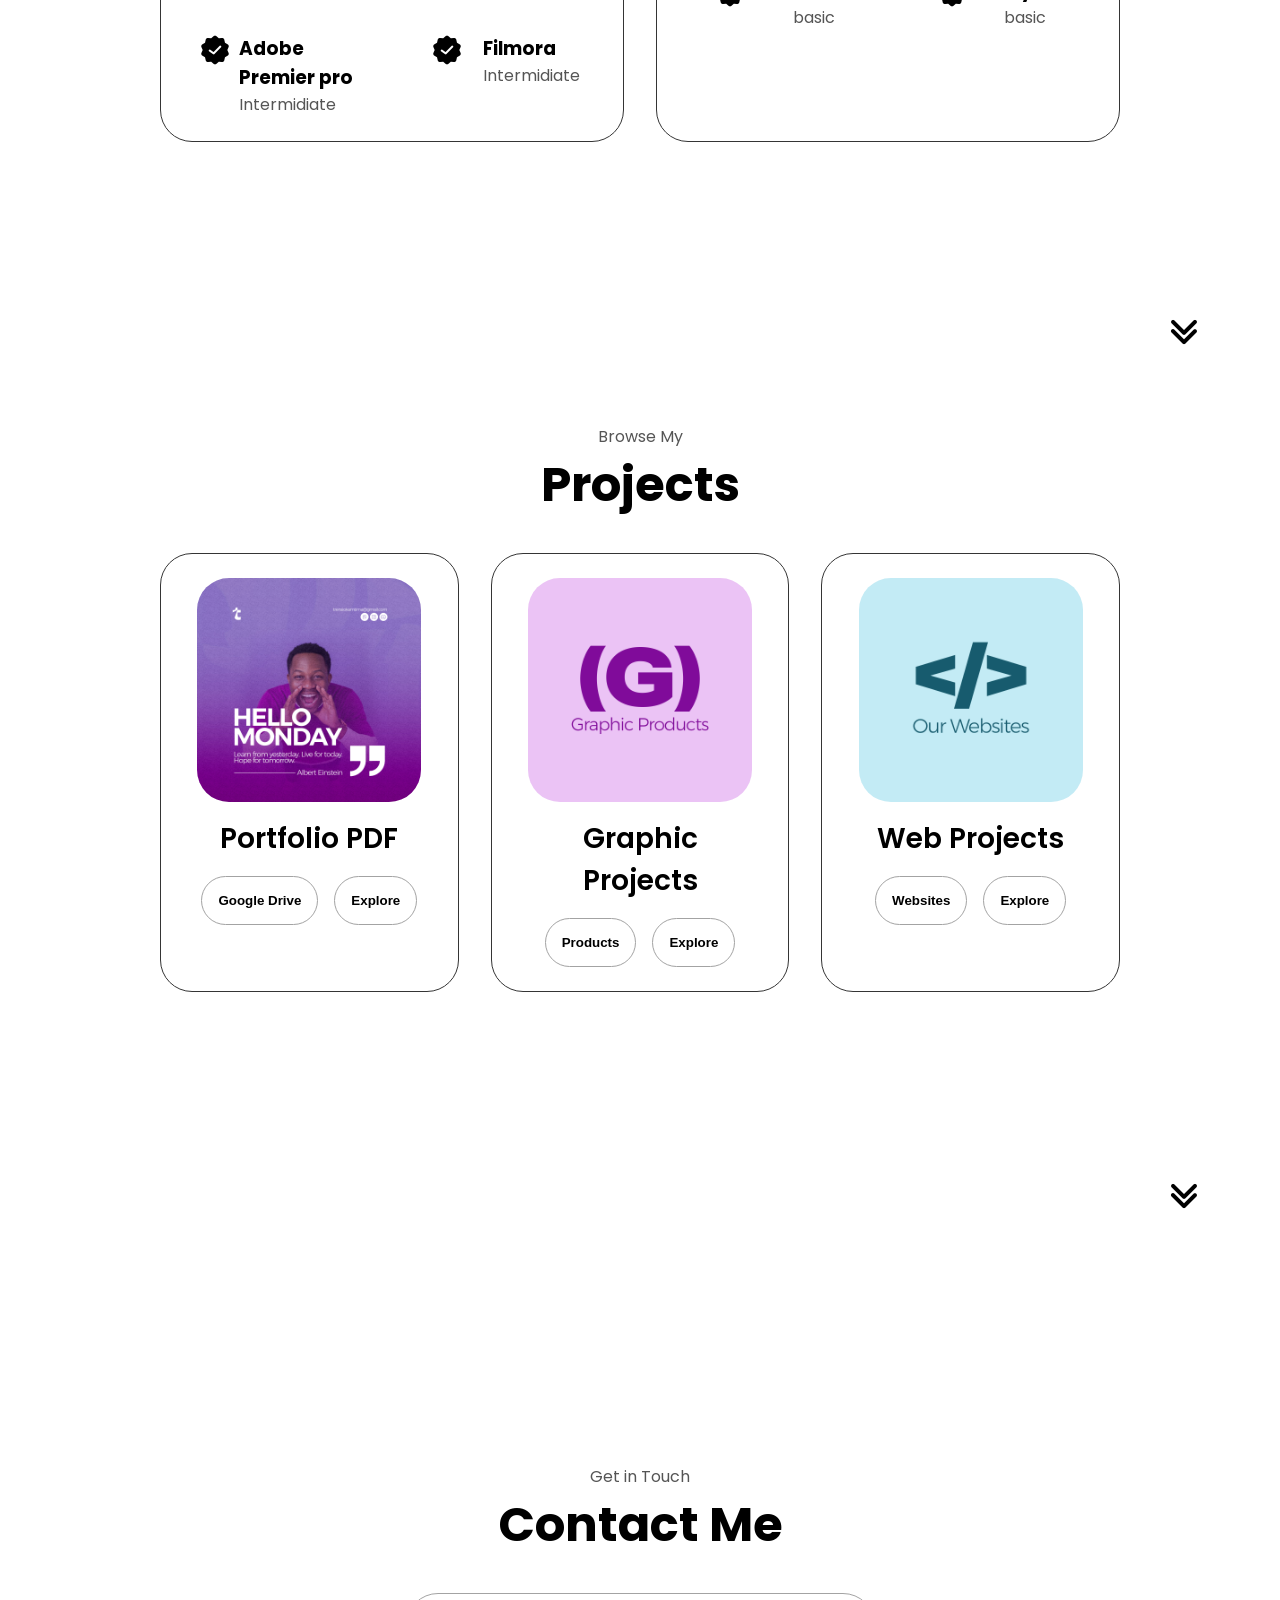
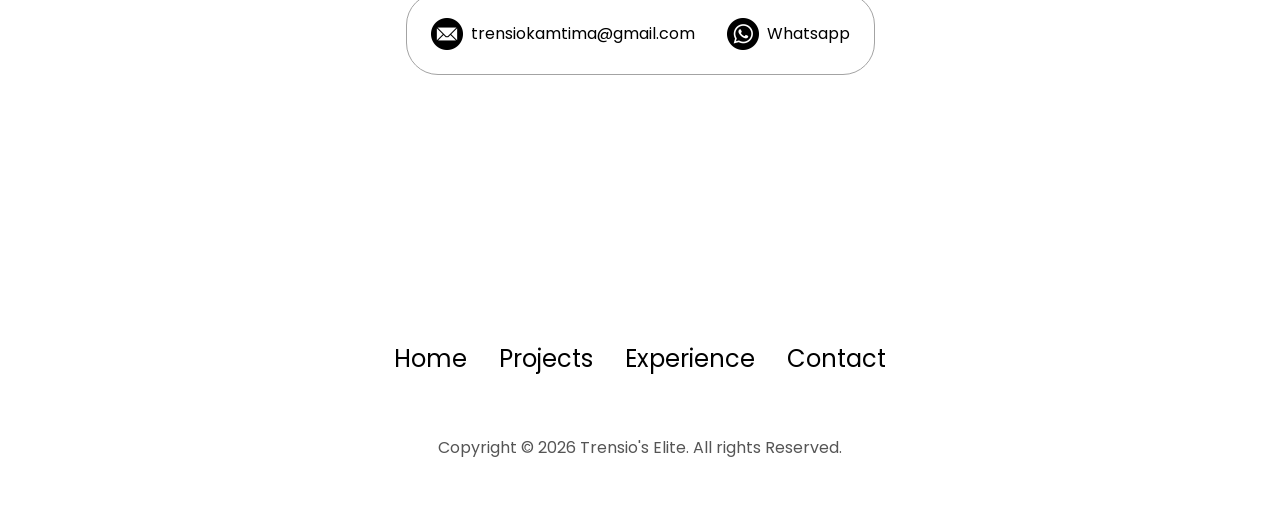
==== commit 67c62b46: "Update index.html" ====
--- a/index.html
+++ b/index.html
@@ -19,6 +19,7 @@
       padding: 1.8rem 1.8rem 2rem 1.8rem;
       transition: all 0.2s ease;
       justify-self: center;
+      margin-top:20px;
     }
 
     /* slideshow core wrapper */
